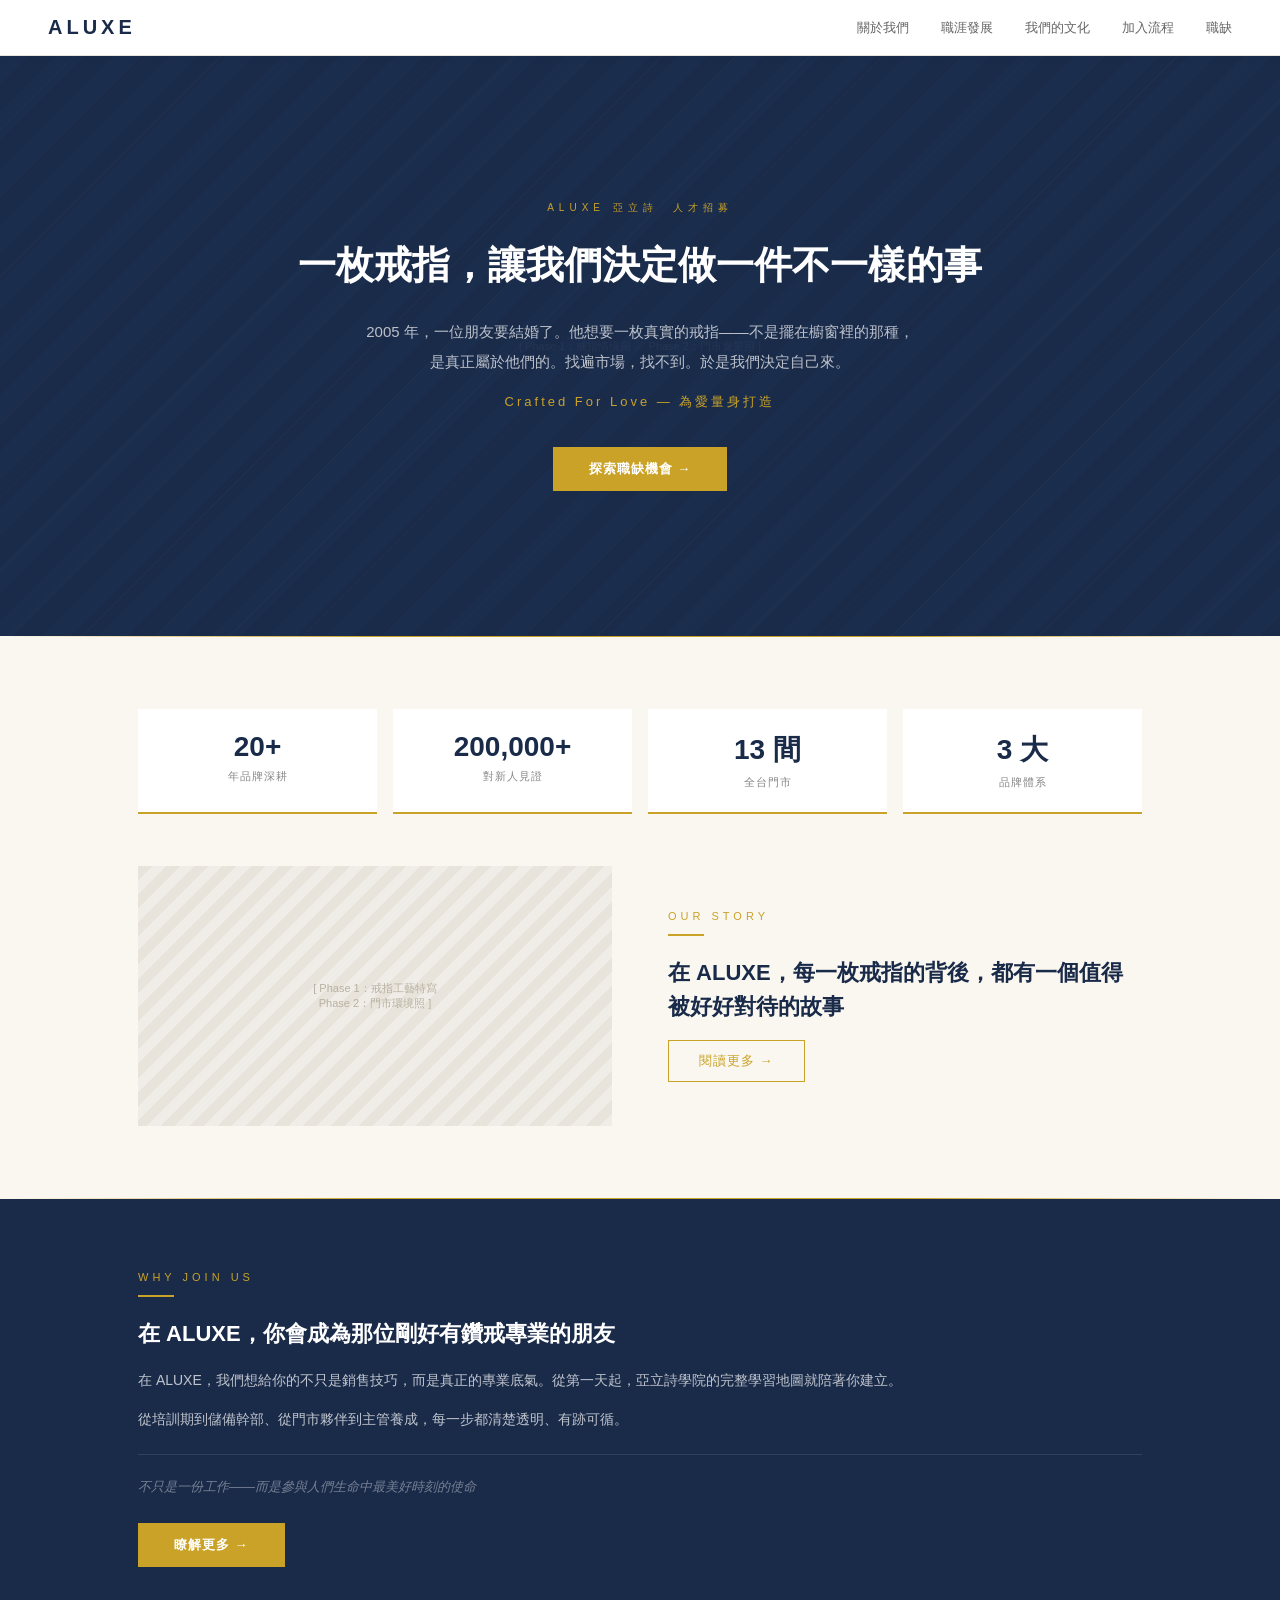
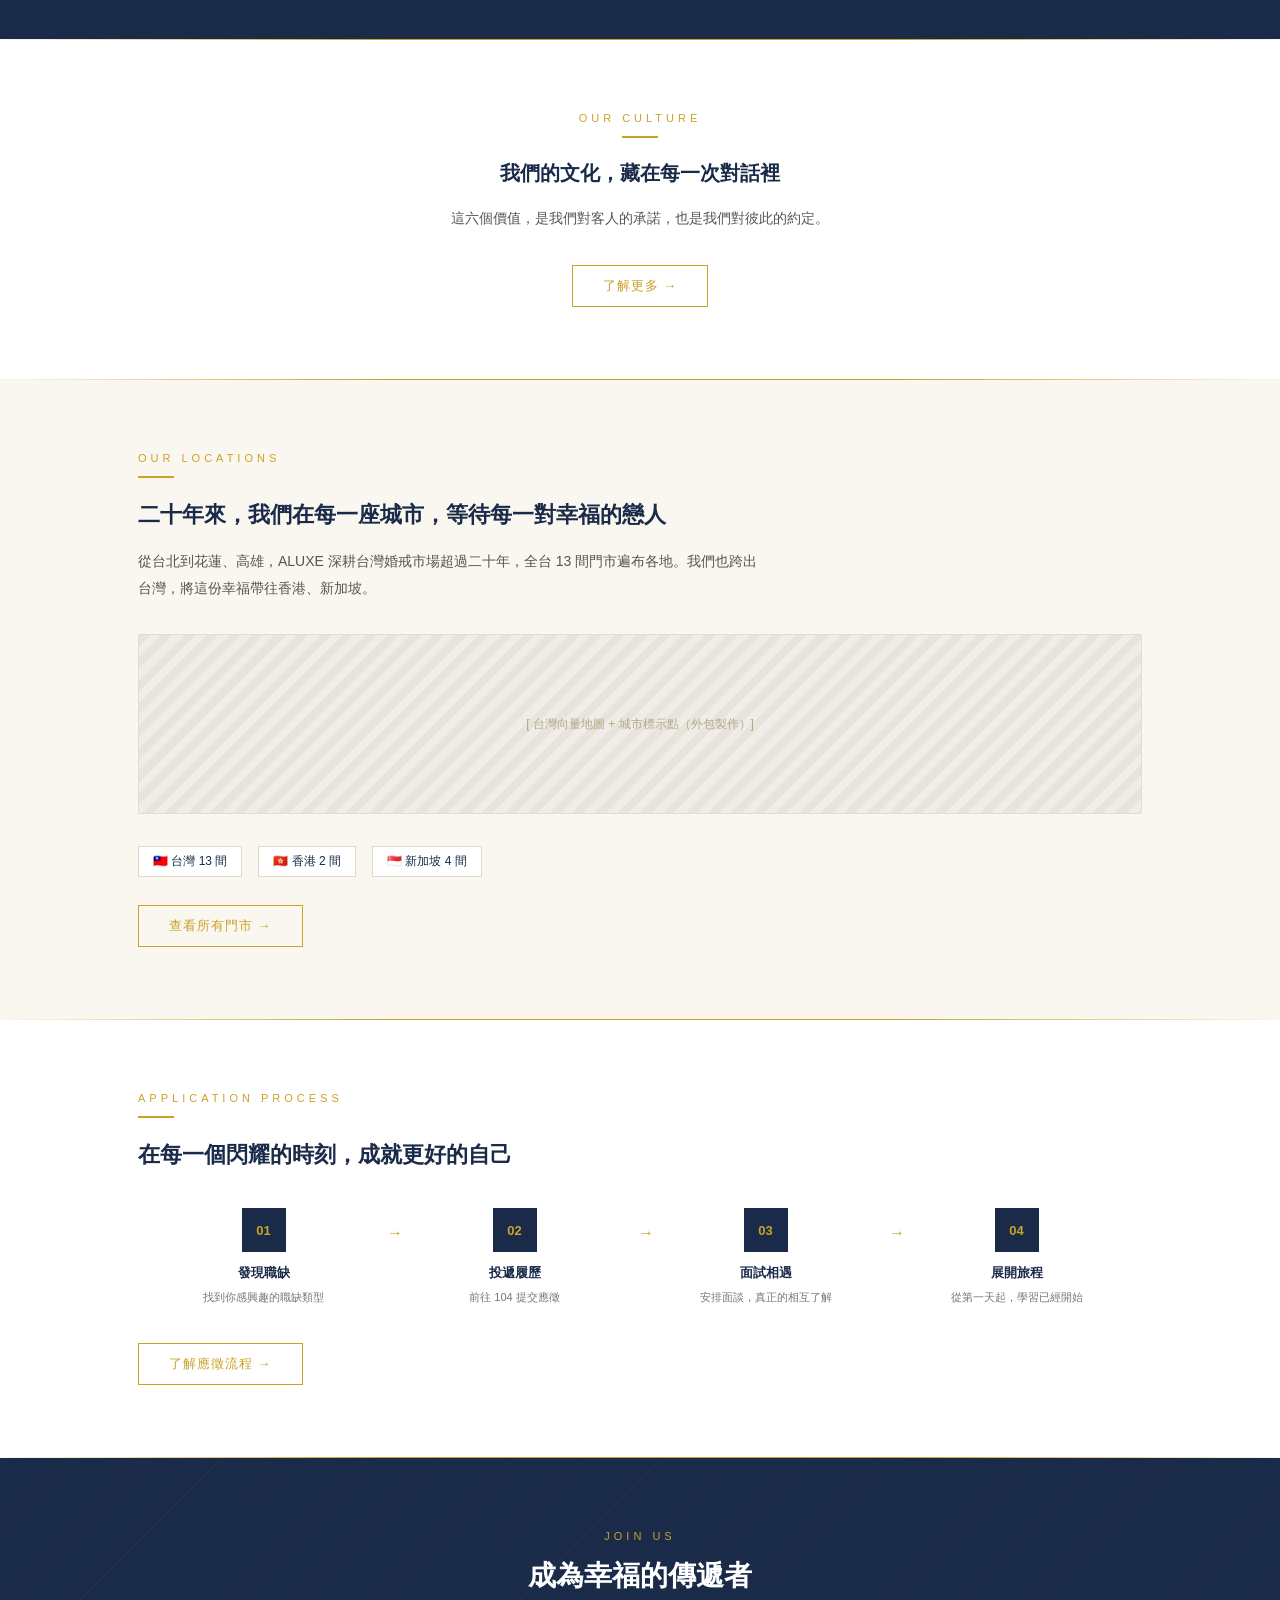
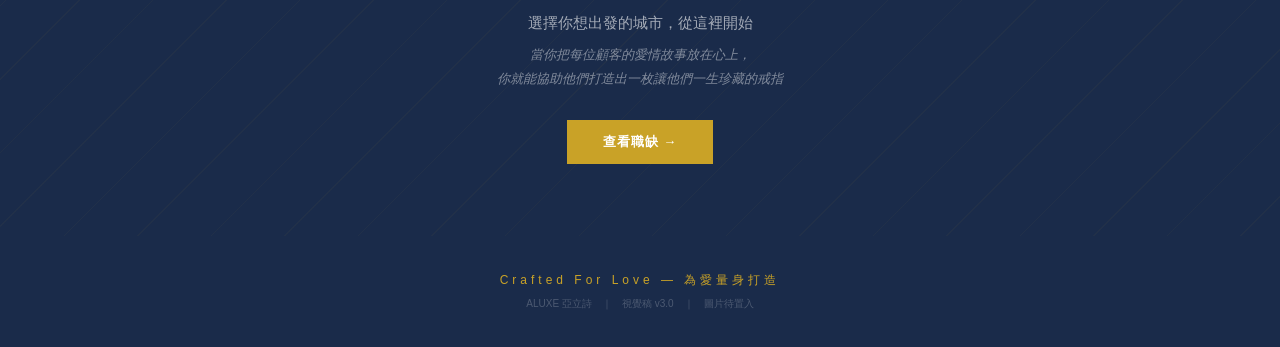
==== index.html @ 3852bc3b "Add files via upload" ====
<!DOCTYPE html>
<html lang="zh-TW">
<head>
<meta charset="UTF-8">
<meta name="viewport" content="width=device-width, initial-scale=1.0">
<title>ALUXE 亞立詩 — 人才招募</title>
<link rel="stylesheet" href="shared.css">
<style>
.hero { background: #1A2B4A; min-height: 580px; display: flex; flex-direction: column; align-items: center; justify-content: center; text-align: center; padding: 100px 48px; position: relative; overflow: hidden; }
.hero::before { content: ''; position: absolute; inset: 0; background: repeating-linear-gradient(135deg, rgba(201,162,39,0.04) 0, rgba(201,162,39,0.04) 1px, transparent 1px, transparent 52px); }
.hero-img { position: absolute; inset: 0; background: repeating-linear-gradient(135deg, #1e3254 0, #1e3254 20px, #1A2B4A 20px, #1A2B4A 40px); opacity: 0.3; display: flex; align-items: center; justify-content: center; font-size: 11px; color: rgba(255,255,255,0.15); }
.hero-content { position: relative; }
.hero-eyebrow { color: #C9A227; font-size: 10px; letter-spacing: 5px; margin-bottom: 24px; text-transform: uppercase; }
.hero-title { color: #fff; font-size: 38px; font-weight: bold; line-height: 1.4; margin-bottom: 24px; max-width: 720px; }
.hero-sub { color: rgba(255,255,255,0.7); font-size: 15px; line-height: 2; max-width: 560px; margin: 0 auto 16px; }
.hero-slogan { color: #C9A227; font-size: 13px; letter-spacing: 3px; margin-bottom: 36px; }
.hero-note { font-size: 10px; color: rgba(255,255,255,0.18); margin-top: 20px; }
.why-divider { border-top: 1px solid rgba(255,255,255,0.1); margin: 20px 0; }
.why-quote { color: rgba(255,255,255,0.4); font-size: 13px; font-style: italic; line-height: 1.9; margin-bottom: 24px; }
.map-area { background: repeating-linear-gradient(135deg, #E8E4DC 0, #E8E4DC 8px, #F0EDE8 8px, #F0EDE8 16px); height: 180px; display: flex; align-items: center; justify-content: center; color: #B0A888; font-size: 12px; border: 0.5px solid #DDD; margin-bottom: 32px; }
.loc-row { display: flex; gap: 16px; flex-wrap: wrap; }
.loc-tag { background: #fff; border: 0.5px solid #E0D9CC; padding: 6px 14px; font-size: 12px; color: #1A2B4A; }
.cta-bg { position: relative; }
.cta-bg::before { content: ''; position: absolute; inset: 0; background: repeating-linear-gradient(135deg, rgba(201,162,39,0.04) 0, rgba(201,162,39,0.04) 1px, transparent 1px, transparent 52px); }
.cta-inner { text-align: center; position: relative; }
.cta-title { color: #fff; font-size: 30px; font-weight: bold; margin-bottom: 12px; }
.cta-slogan { color: #C9A227; font-size: 12px; letter-spacing: 3px; margin-bottom: 32px; }
.vac-inner { text-align: center; position: relative; }
.vac-sub { color: rgba(255,255,255,0.6); font-size: 15px; margin: 12px 0 10px; }
.vac-quote { color: rgba(255,255,255,0.45); font-size: 13px; font-style: italic; line-height: 1.9; max-width: 560px; margin: 0 auto 28px; }
@media (max-width: 768px) { .hero { padding: 64px 24px; min-height: auto; } .hero-title { font-size: 26px; } .loc-row { flex-direction: column; } }
</style>
</head>
<body>

<nav class="nav">
  <a href="index.html" class="nav-logo">ALUXE</a>
  <div class="nav-links">
    <a class="nav-link" href="about.html">關於我們</a>
    <a class="nav-link" href="career.html">職涯發展</a>
    <a class="nav-link" href="culture.html">我們的文化</a>
    <a class="nav-link" href="process.html">加入流程</a>
    <a class="nav-link" href="jobs.html">職缺</a>
  </div>
</nav>

<!-- A-01 HERO -->
<section class="hero">
  <div class="hero-img">[ Phase 1：戒指情境圖 ／ Phase 2：門市實景照 ]</div>
  <div class="hero-content">
    <div class="hero-eyebrow">ALUXE 亞立詩　人才招募</div>
    <h1 class="hero-title">一枚戒指，讓我們決定做一件不一樣的事</h1>
    <p class="hero-sub">2005 年，一位朋友要結婚了。他想要一枚真實的戒指——不是擺在櫥窗裡的那種，是真正屬於他們的。找遍市場，找不到。於是我們決定自己來。</p>
    <p class="hero-slogan">Crafted For Love — 為愛量身打造</p>
    <a href="jobs.html" target="_blank" class="btn-gold">探索職缺機會 →</a>
  </div>
</section>

<div class="gold-divider"></div>

<!-- A-02 我們是誰 -->
<section class="sec-light">
  <div class="sec-inner">
    <div class="stats-row">
      <div class="stat-card"><div class="stat-num">20+</div><div class="stat-desc">年品牌深耕</div></div>
      <div class="stat-card"><div class="stat-num">200,000+</div><div class="stat-desc">對新人見證</div></div>
      <div class="stat-card"><div class="stat-num">13 間</div><div class="stat-desc">全台門市</div></div>
      <div class="stat-card"><div class="stat-num">3 大</div><div class="stat-desc">品牌體系</div></div>
    </div>
    <div class="two-col">
      <div class="img-ph" style="height:260px;">[ Phase 1：戒指工藝特寫<br>Phase 2：門市環境照 ]</div>
      <div>
        <div class="eyebrow">OUR STORY</div>
        <div class="gold-bar"></div>
        <h2 class="sec-title">在 ALUXE，每一枚戒指的背後，都有一個值得被好好對待的故事</h2>
        <a href="about.html" target="_blank" class="btn-outline">閱讀更多 →</a>
      </div>
    </div>
  </div>
</section>

<div class="gold-divider"></div>

<!-- A-03 為什麼加入我們 -->
<section class="sec-navy">
  <div class="sec-inner">
    <div class="eyebrow" style="color:#C9A227;">WHY JOIN US</div>
    <div class="gold-bar"></div>
    <h2 class="sec-title-white">在 ALUXE，你會成為那位剛好有鑽戒專業的朋友</h2>
    <p class="sec-body-white">在 ALUXE，我們想給你的不只是銷售技巧，而是真正的專業底氣。從第一天起，亞立詩學院的完整學習地圖就陪著你建立。</p>
    <p class="sec-body-white">從培訓期到儲備幹部、從門市夥伴到主管養成，每一步都清楚透明、有跡可循。</p>
    <div class="why-divider"></div>
    <p class="why-quote">不只是一份工作——而是參與人們生命中最美好時刻的使命</p>
    <a href="career.html" target="_blank" class="btn-gold">瞭解更多 →</a>
  </div>
</section>

<div class="gold-divider"></div>

<!-- A-04 我們的文化 -->
<section class="sec-white">
  <div class="sec-inner">
    <div style="text-align:center;">
      <div class="eyebrow">OUR CULTURE</div>
      <div class="gold-bar" style="margin:0 auto 20px;"></div>
      <h2 class="sec-title" style="font-size:20px;">我們的文化，藏在每一次對話裡</h2>
      <p class="sec-body" style="max-width:500px; margin:0 auto 32px;">這六個價值，是我們對客人的承諾，也是我們對彼此的約定。</p>
      <a href="culture.html" target="_blank" class="btn-outline">了解更多 →</a>
    </div>
  </div>
</section>

<div class="gold-divider"></div>

<!-- A-05 我們的據點 -->
<section class="sec-light">
  <div class="sec-inner">
    <div class="eyebrow">OUR LOCATIONS</div>
    <div class="gold-bar"></div>
    <h2 class="sec-title">二十年來，我們在每一座城市，等待每一對幸福的戀人</h2>
    <p class="sec-body" style="max-width:620px; margin-bottom:32px;">從台北到花蓮、高雄，ALUXE 深耕台灣婚戒市場超過二十年，全台 13 間門市遍布各地。我們也跨出台灣，將這份幸福帶往香港、新加坡。</p>
    <div class="map-area">[ 台灣向量地圖 + 城市標示點（外包製作）]</div>
    <div class="loc-row">
      <span class="loc-tag">🇹🇼 台灣 13 間</span>
      <span class="loc-tag">🇭🇰 香港 2 間</span>
      <span class="loc-tag">🇸🇬 新加坡 4 間</span>
    </div>
    <div style="margin-top:28px;">
      <a href="https://www.aluxe.com/shop-contact/" target="_blank" class="btn-outline">查看所有門市 →</a>
    </div>
  </div>
</section>

<div class="gold-divider"></div>

<!-- A-06 加入流程 -->
<section class="sec-white">
  <div class="sec-inner">
    <div class="eyebrow">APPLICATION PROCESS</div>
    <div class="gold-bar"></div>
    <h2 class="sec-title">在每一個閃耀的時刻，成就更好的自己</h2>
    <div class="steps">
      <div class="step"><div class="step-num">01</div><div class="step-title">發現職缺</div><div class="step-desc">找到你感興趣的職缺類型</div></div>
      <div class="step"><div class="step-num">02</div><div class="step-title">投遞履歷</div><div class="step-desc">前往 104 提交應徵</div></div>
      <div class="step"><div class="step-num">03</div><div class="step-title">面試相遇</div><div class="step-desc">安排面談，真正的相互了解</div></div>
      <div class="step"><div class="step-num">04</div><div class="step-title">展開旅程</div><div class="step-desc">從第一天起，學習已經開始</div></div>
    </div>
    <div style="margin-top:36px;">
      <a href="process.html" target="_blank" class="btn-outline">了解應徵流程 →</a>
    </div>
  </div>
</section>

<div class="gold-divider"></div>

<!-- A-08 職缺卡片區 -->
<section class="sec-navy cta-bg">
  <div class="sec-inner vac-inner">
    <div class="eyebrow" style="color:#C9A227;">JOIN US</div>
    <h2 class="sec-title-white" style="font-size:28px;">成為幸福的傳遞者</h2>
    <p class="vac-sub">選擇你想出發的城市，從這裡開始</p>
    <p class="vac-quote">當你把每位顧客的愛情故事放在心上，<br>你就能協助他們打造出一枚讓他們一生珍藏的戒指</p>
    <a href="https://www.104.com.tw/company/1a2x6bidx6?jobsource=google" target="_blank" class="btn-gold">查看職缺 →</a>
  </div>
</section>

<footer class="footer">
  <p class="footer-slogan">Crafted For Love — 為愛量身打造</p>
  <p class="footer-note">ALUXE 亞立詩　｜　視覺稿 v3.0　｜　圖片待置入</p>
</footer>

</body>
</html>
---- shared.css ----
* { box-sizing: border-box; margin: 0; padding: 0; }
body { font-family: "Arial", "Microsoft JhengHei", sans-serif; background: #FAF7F0; color: #2C2C2C; }

.nav { background: #fff; padding: 16px 48px; display: flex; align-items: center; justify-content: space-between; border-bottom: 1px solid #E8E4DC; position: sticky; top: 0; z-index: 100; box-shadow: 0 2px 8px rgba(0,0,0,0.04); }
.nav-logo { font-size: 20px; font-weight: bold; color: #1A2B4A; letter-spacing: 4px; text-decoration: none; }
.nav-links { display: flex; gap: 32px; font-size: 13px; color: #666; }
.nav-link { text-decoration: none; color: #666; }
.nav-link.active { color: #C9A227; font-weight: bold; }

.btn-gold { background: #C9A227; color: #fff; padding: 13px 36px; font-size: 13px; font-weight: bold; display: inline-block; letter-spacing: 1px; cursor: pointer; text-decoration: none; border: none; }
.btn-outline { border: 1.5px solid #C9A227; color: #C9A227; padding: 11px 30px; font-size: 13px; display: inline-block; letter-spacing: 1px; cursor: pointer; text-decoration: none; background: transparent; }

.sec-light { background: #FAF7F0; }
.sec-white { background: #fff; }
.sec-navy { background: #1A2B4A; }
.sec-inner { max-width: 1100px; margin: 0 auto; padding: 72px 48px; }

.eyebrow { font-size: 11px; color: #C9A227; letter-spacing: 4px; margin-bottom: 12px; text-transform: uppercase; }
.sec-title { font-size: 22px; font-weight: bold; color: #1A2B4A; line-height: 1.55; margin-bottom: 16px; }
.sec-title-white { font-size: 22px; font-weight: bold; color: #fff; line-height: 1.55; margin-bottom: 16px; }
.sec-body { font-size: 14px; color: #555; line-height: 1.95; margin-bottom: 12px; }
.sec-body-white { font-size: 14px; color: rgba(255,255,255,0.72); line-height: 1.95; margin-bottom: 12px; }
.gold-bar { width: 36px; height: 2px; background: #C9A227; margin-bottom: 20px; }
.gold-divider { height: 1px; background: linear-gradient(to right, transparent, #C9A227 30%, #C9A227 70%, transparent); }

.two-col { display: grid; grid-template-columns: 1fr 1fr; gap: 56px; align-items: center; }
.img-ph { background: repeating-linear-gradient(135deg, #E8E4DC 0, #E8E4DC 10px, #F0EDE8 10px, #F0EDE8 20px); border-radius: 1px; display: flex; align-items: center; justify-content: center; color: #B8B0A0; font-size: 11px; text-align: center; padding: 16px; }

.culture-grid { display: grid; grid-template-columns: repeat(3, 1fr); gap: 14px; margin-top: 32px; }
.culture-card { background: #FAF7F0; border: 0.5px solid #E0D9CC; padding: 24px 18px; text-align: center; }
.c-icon { font-size: 20px; color: #C9A227; margin-bottom: 10px; }
.c-zh { font-size: 15px; font-weight: bold; color: #1A2B4A; margin-bottom: 3px; }
.c-en { font-size: 10px; color: #C9A227; letter-spacing: 2px; margin-bottom: 10px; }
.c-desc { font-size: 12px; color: #666; line-height: 1.75; }

.steps { display: flex; gap: 0; margin-top: 36px; }
.step { flex: 1; display: flex; flex-direction: column; align-items: center; text-align: center; position: relative; }
.step:not(:last-child)::after { content: '→'; position: absolute; right: -14px; top: 16px; color: #C9A227; font-size: 16px; }
.step-num { width: 44px; height: 44px; background: #1A2B4A; color: #C9A227; font-size: 13px; font-weight: bold; display: flex; align-items: center; justify-content: center; margin-bottom: 12px; }
.step-title { font-size: 13px; font-weight: bold; color: #1A2B4A; margin-bottom: 6px; }
.step-desc { font-size: 11px; color: #777; line-height: 1.7; padding: 0 10px; }

.pillar-grid { display: grid; grid-template-columns: repeat(3, 1fr); gap: 14px; margin-top: 32px; }
.pillar-card { border: 0.5px solid rgba(201,162,39,0.4); padding: 32px 20px; text-align: center; }
.p-en { font-size: 10px; color: #C9A227; letter-spacing: 3px; margin-bottom: 8px; }
.p-zh { font-size: 20px; font-weight: bold; color: #fff; margin-bottom: 14px; }
.p-desc { font-size: 12px; color: rgba(255,255,255,0.65); line-height: 1.9; }

.tl-grid { display: grid; grid-template-columns: 1fr 1fr; gap: 0 56px; margin-top: 32px; }
.tl-item { display: flex; gap: 14px; padding-bottom: 20px; }
.tl-dot-w { display: flex; flex-direction: column; align-items: center; }
.tl-dot { width: 11px; height: 11px; background: #C9A227; border-radius: 50%; margin-top: 4px; min-height: 11px; }
.tl-line { width: 1px; background: #E0D9CC; flex: 1; margin-top: 3px; }
.tl-date { font-size: 11px; font-weight: bold; color: #C9A227; letter-spacing: 1px; margin-bottom: 3px; }
.tl-text { font-size: 13px; color: #555; line-height: 1.7; }

.edu-item { background: #fff; border-left: 3px solid #C9A227; padding: 20px 24px; margin-bottom: 12px; }
.edu-title { font-size: 14px; font-weight: bold; color: #1A2B4A; margin-bottom: 7px; }
.edu-desc { font-size: 13px; color: #555; line-height: 1.9; }

.career-grid { display: grid; grid-template-columns: repeat(3, 1fr); gap: 18px; margin-top: 32px; }
.career-card { border: 0.5px solid #E0D9CC; padding: 28px 20px; background: #fff; }
.career-icon { font-size: 28px; color: #C9A227; margin-bottom: 12px; }
.career-title { font-size: 14px; font-weight: bold; color: #1A2B4A; margin-bottom: 10px; }
.career-desc { font-size: 13px; color: #555; line-height: 1.9; }
.ladder { margin-top: 18px; padding-top: 14px; border-top: 1px solid #F0EDE8; }
.ladder-label { font-size: 10px; color: #C9A227; letter-spacing: 2px; margin-bottom: 10px; }
.l-item { display: flex; align-items: center; gap: 8px; }
.l-dot { width: 7px; height: 7px; background: #C9A227; border-radius: 50%; min-width: 7px; }
.l-dot.base { background: #1A2B4A; }
.l-line { width: 1px; height: 16px; background: #C9A227; margin-left: 3px; }
.l-text { font-size: 11px; color: #555; font-weight: bold; }

.benefits-grid { display: grid; grid-template-columns: repeat(3, 1fr); gap: 14px; margin-top: 32px; }
.benefit-card { background: #fff; padding: 24px 20px; border: 0.5px solid #E0D9CC; }
.b-icon { font-size: 20px; color: #C9A227; margin-bottom: 12px; }
.b-title { font-size: 13px; font-weight: bold; color: #1A2B4A; margin-bottom: 8px; padding-bottom: 8px; border-bottom: 1px solid #F0EDE8; }
.b-desc { font-size: 12px; color: #666; line-height: 1.9; }

.tips-box { margin-top: 40px; padding-top: 32px; border-top: 1px solid #E0D9CC; }
.tips-title { font-size: 18px; font-weight: bold; color: #1A2B4A; margin-bottom: 12px; }
.tips-lead { font-size: 13px; color: #555; line-height: 1.95; margin-bottom: 20px; }
.tips-grid { display: grid; grid-template-columns: repeat(3, 1fr); gap: 12px; }
.tip-card { background: #fff; border-left: 3px solid #C9A227; padding: 14px 16px; font-size: 12px; color: #555; line-height: 1.85; }

.region-title { font-size: 15px; font-weight: bold; color: #1A2B4A; padding: 12px 0; border-bottom: 2px solid #C9A227; margin: 24px 0 16px; }
.store-grid { display: grid; grid-template-columns: repeat(4, 1fr); gap: 12px; }
.store-card { background: #fff; border: 0.5px solid #E0D9CC; padding: 16px; }
.store-name { font-size: 13px; font-weight: bold; color: #1A2B4A; margin-bottom: 8px; }
.store-btn { border: 1px solid #C9A227; color: #C9A227; padding: 6px 12px; font-size: 11px; display: inline-block; letter-spacing: 1px; text-decoration: none; }

.footer { background: #1A2B4A; padding: 36px 48px; text-align: center; }
.footer-slogan { color: #C9A227; font-size: 12px; letter-spacing: 4px; margin-bottom: 8px; }
.footer-note { color: rgba(255,255,255,0.22); font-size: 10px; }

.stats-row { display: grid; grid-template-columns: repeat(4, 1fr); gap: 16px; margin-bottom: 52px; }
.stat-card { text-align: center; padding: 22px 12px; border-bottom: 2px solid #C9A227; background: #fff; }
.stat-num { font-size: 28px; font-weight: bold; color: #1A2B4A; margin-bottom: 6px; }
.stat-desc { font-size: 11px; color: #888; letter-spacing: 1px; }

.vision-strip { background: #fff; border-top: 2px solid #C9A227; border-bottom: 2px solid #C9A227; padding: 44px 48px; text-align: center; }
.vision-text { font-size: 18px; color: #1A2B4A; line-height: 1.9; max-width: 620px; margin: 0 auto; font-style: italic; }

.pillar-grid-light { display: grid; grid-template-columns: repeat(3, 1fr); gap: 14px; margin-top: 32px; margin-bottom: 52px; }
.pillar-light { border: 0.5px solid rgba(26,43,74,0.18); background: #FAF7F0; padding: 32px 20px; text-align: center; }
.pl-en { font-size: 10px; color: #C9A227; letter-spacing: 3px; margin-bottom: 8px; }
.pl-zh { font-size: 20px; font-weight: bold; color: #1A2B4A; margin-bottom: 14px; }
.pl-desc { font-size: 12px; color: #666; line-height: 1.9; }

@media (max-width: 768px) {
  .stats-row, .two-col, .culture-grid, .career-grid, .benefits-grid, .pillar-grid, .pillar-grid-light, .tl-grid { grid-template-columns: 1fr; }
  .steps { flex-direction: column; gap: 20px; }
  .step:not(:last-child)::after { display: none; }
  .store-grid { grid-template-columns: repeat(2, 1fr); }
  .sec-inner { padding: 48px 24px; }
  .nav { padding: 14px 24px; }
  .nav-links { display: none; }
  .tips-grid { grid-template-columns: 1fr; }
}
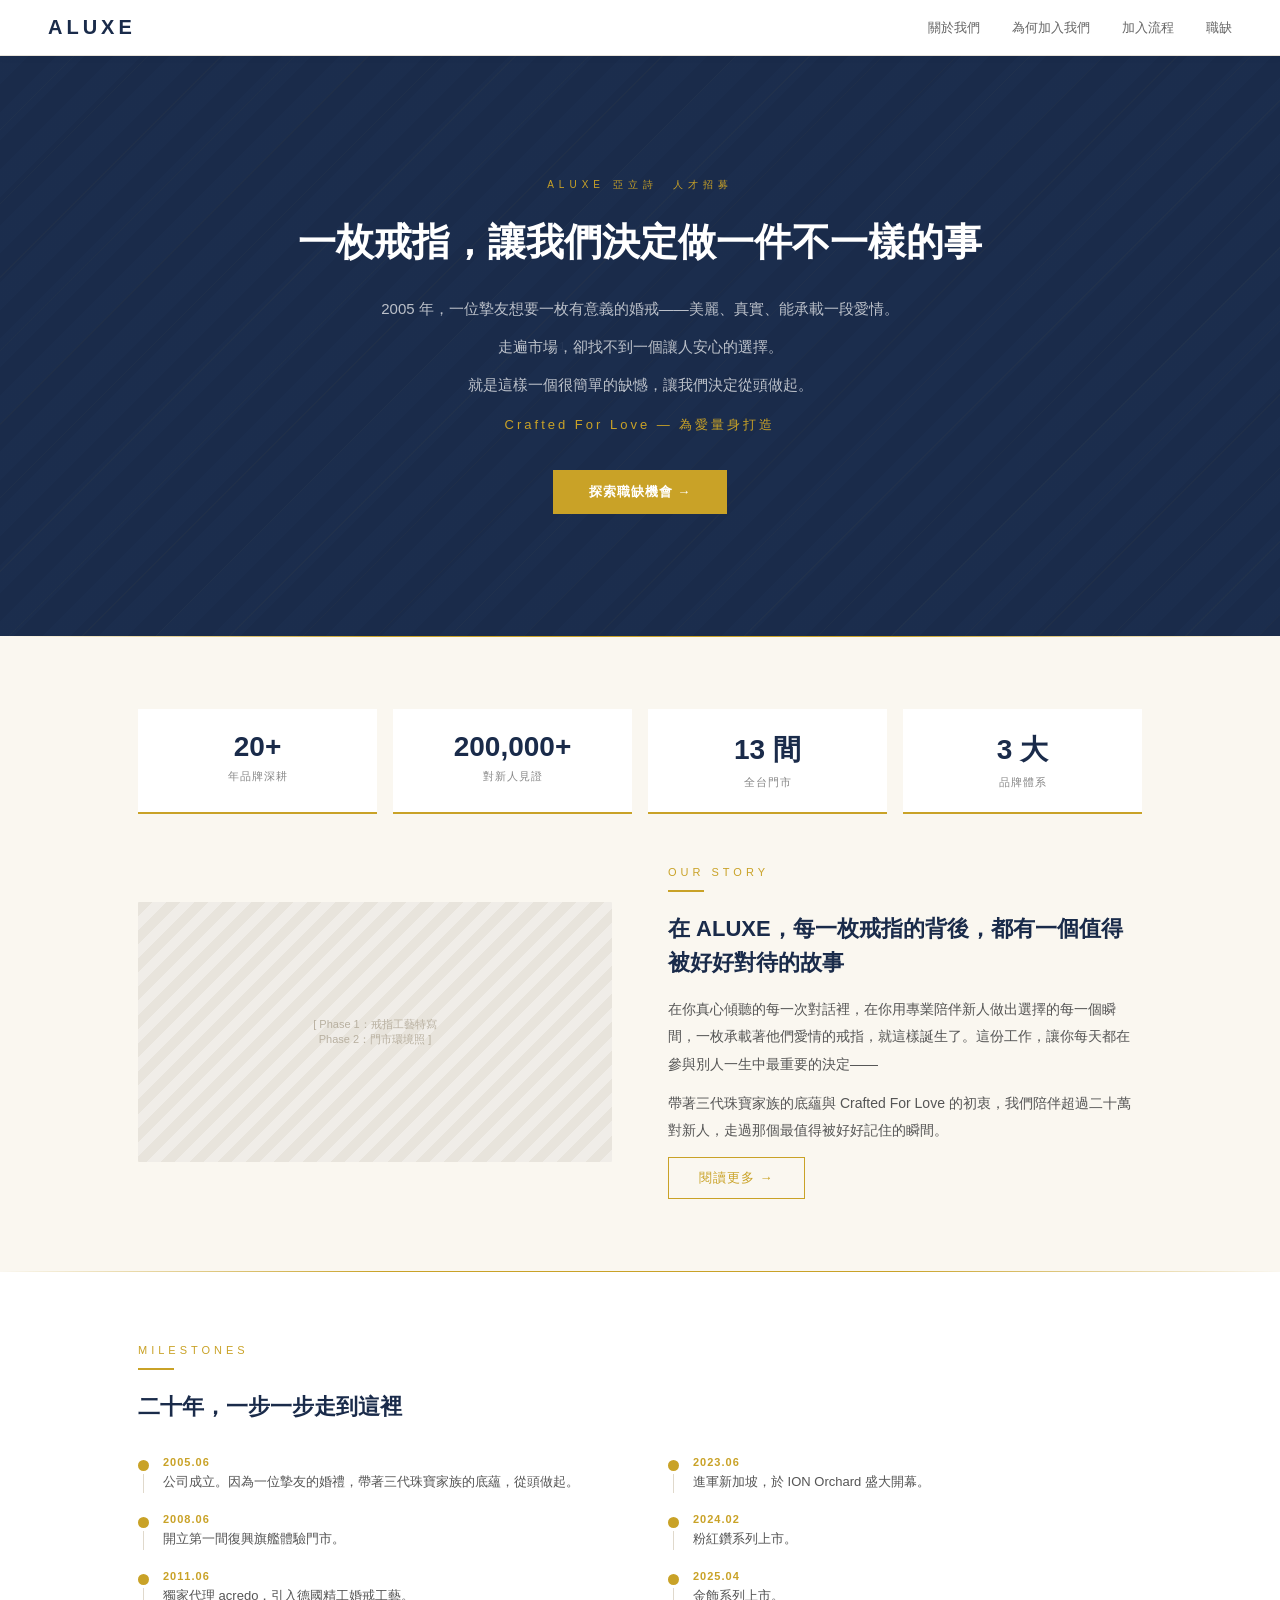
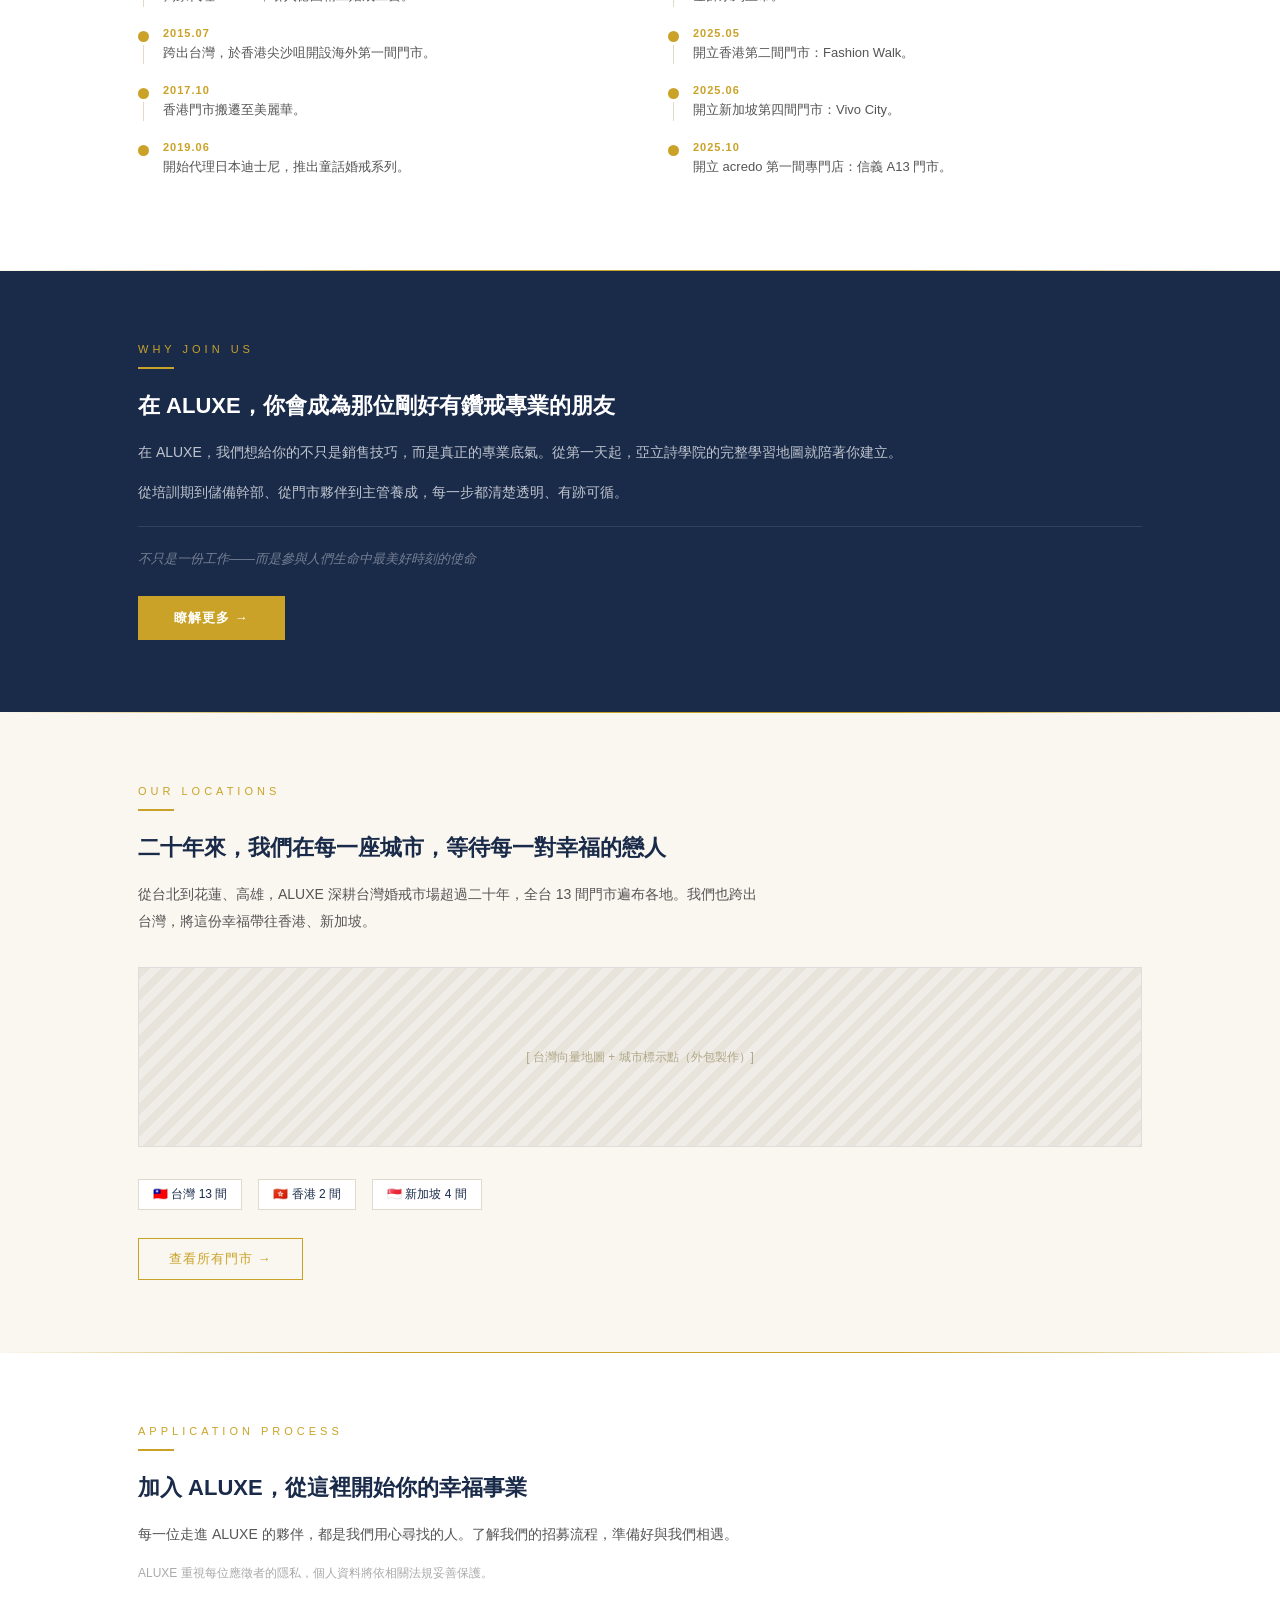
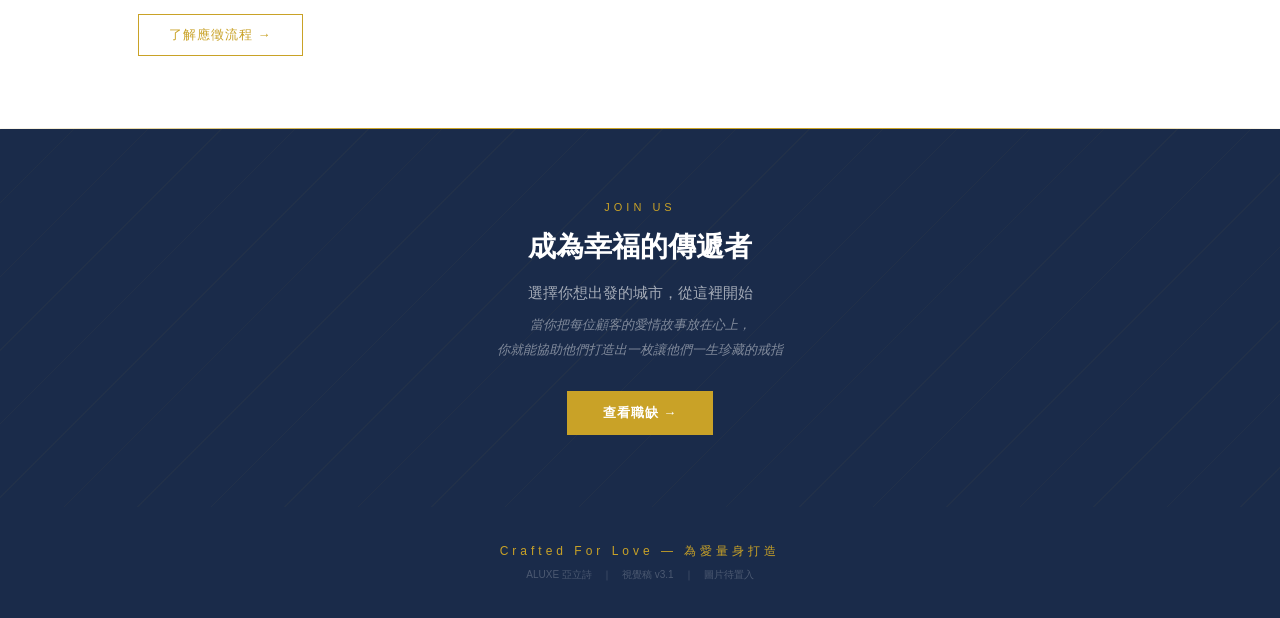
==== commit 4bda64d4: "Add files via upload" ====
--- a/index.html
+++ b/index.html
@@ -12,9 +12,8 @@
 .hero-content { position: relative; }
 .hero-eyebrow { color: #C9A227; font-size: 10px; letter-spacing: 5px; margin-bottom: 24px; text-transform: uppercase; }
 .hero-title { color: #fff; font-size: 38px; font-weight: bold; line-height: 1.4; margin-bottom: 24px; max-width: 720px; }
-.hero-sub { color: rgba(255,255,255,0.7); font-size: 15px; line-height: 2; max-width: 560px; margin: 0 auto 16px; }
-.hero-slogan { color: #C9A227; font-size: 13px; letter-spacing: 3px; margin-bottom: 36px; }
-.hero-note { font-size: 10px; color: rgba(255,255,255,0.18); margin-top: 20px; }
+.hero-sub { color: rgba(255,255,255,0.7); font-size: 15px; line-height: 2; max-width: 580px; margin: 0 auto 8px; }
+.hero-slogan { color: #C9A227; font-size: 13px; letter-spacing: 3px; margin-bottom: 36px; margin-top: 16px; }
 .why-divider { border-top: 1px solid rgba(255,255,255,0.1); margin: 20px 0; }
 .why-quote { color: rgba(255,255,255,0.4); font-size: 13px; font-style: italic; line-height: 1.9; margin-bottom: 24px; }
 .map-area { background: repeating-linear-gradient(135deg, #E8E4DC 0, #E8E4DC 8px, #F0EDE8 8px, #F0EDE8 16px); height: 180px; display: flex; align-items: center; justify-content: center; color: #B0A888; font-size: 12px; border: 0.5px solid #DDD; margin-bottom: 32px; }
@@ -22,12 +21,11 @@
 .loc-tag { background: #fff; border: 0.5px solid #E0D9CC; padding: 6px 14px; font-size: 12px; color: #1A2B4A; }
 .cta-bg { position: relative; }
 .cta-bg::before { content: ''; position: absolute; inset: 0; background: repeating-linear-gradient(135deg, rgba(201,162,39,0.04) 0, rgba(201,162,39,0.04) 1px, transparent 1px, transparent 52px); }
-.cta-inner { text-align: center; position: relative; }
-.cta-title { color: #fff; font-size: 30px; font-weight: bold; margin-bottom: 12px; }
-.cta-slogan { color: #C9A227; font-size: 12px; letter-spacing: 3px; margin-bottom: 32px; }
 .vac-inner { text-align: center; position: relative; }
 .vac-sub { color: rgba(255,255,255,0.6); font-size: 15px; margin: 12px 0 10px; }
 .vac-quote { color: rgba(255,255,255,0.45); font-size: 13px; font-style: italic; line-height: 1.9; max-width: 560px; margin: 0 auto 28px; }
+.process-text { font-size: 14px; color: #555; line-height: 1.95; margin-bottom: 10px; }
+.process-note { font-size: 12px; color: #AAA; margin-top: 16px; }
 @media (max-width: 768px) { .hero { padding: 64px 24px; min-height: auto; } .hero-title { font-size: 26px; } .loc-row { flex-direction: column; } }
 </style>
 </head>
@@ -37,8 +35,7 @@
   <a href="index.html" class="nav-logo">ALUXE</a>
   <div class="nav-links">
     <a class="nav-link" href="about.html">關於我們</a>
-    <a class="nav-link" href="career.html">職涯發展</a>
-    <a class="nav-link" href="culture.html">我們的文化</a>
+    <a class="nav-link" href="career.html">為何加入我們</a>
     <a class="nav-link" href="process.html">加入流程</a>
     <a class="nav-link" href="jobs.html">職缺</a>
   </div>
@@ -50,7 +47,9 @@
   <div class="hero-content">
     <div class="hero-eyebrow">ALUXE 亞立詩　人才招募</div>
     <h1 class="hero-title">一枚戒指，讓我們決定做一件不一樣的事</h1>
-    <p class="hero-sub">2005 年，一位朋友要結婚了。他想要一枚真實的戒指——不是擺在櫥窗裡的那種，是真正屬於他們的。找遍市場，找不到。於是我們決定自己來。</p>
+    <p class="hero-sub">2005 年，一位摯友想要一枚有意義的婚戒——美麗、真實、能承載一段愛情。</p>
+    <p class="hero-sub">走遍市場，卻找不到一個讓人安心的選擇。</p>
+    <p class="hero-sub">就是這樣一個很簡單的缺憾，讓我們決定從頭做起。</p>
     <p class="hero-slogan">Crafted For Love — 為愛量身打造</p>
     <a href="jobs.html" target="_blank" class="btn-gold">探索職缺機會 →</a>
   </div>
@@ -73,7 +72,9 @@
         <div class="eyebrow">OUR STORY</div>
         <div class="gold-bar"></div>
         <h2 class="sec-title">在 ALUXE，每一枚戒指的背後，都有一個值得被好好對待的故事</h2>
-        <a href="about.html" target="_blank" class="btn-outline">閱讀更多 →</a>
+        <p class="sec-body">在你真心傾聽的每一次對話裡，在你用專業陪伴新人做出選擇的每一個瞬間，一枚承載著他們愛情的戒指，就這樣誕生了。這份工作，讓你每天都在參與別人一生中最重要的決定——</p>
+        <p class="sec-body">帶著三代珠寶家族的底蘊與 Crafted For Love 的初衷，我們陪伴超過二十萬對新人，走過那個最值得被好好記住的瞬間。</p>
+        <a href="https://www.aluxe.com/about/" target="_blank" class="btn-outline">閱讀更多 →</a>
       </div>
     </div>
   </div>
@@ -81,7 +82,36 @@
 
 <div class="gold-divider"></div>
 
-<!-- A-03 為什麼加入我們 -->
+<!-- MILESTONES -->
+<section class="sec-white">
+  <div class="sec-inner">
+    <div class="eyebrow">MILESTONES</div>
+    <div class="gold-bar"></div>
+    <h2 class="sec-title">二十年，一步一步走到這裡</h2>
+    <div class="tl-grid">
+      <div>
+        <div class="tl-item"><div class="tl-dot-w"><div class="tl-dot"></div><div class="tl-line"></div></div><div><div class="tl-date">2005.06</div><div class="tl-text">公司成立。因為一位摯友的婚禮，帶著三代珠寶家族的底蘊，從頭做起。</div></div></div>
+        <div class="tl-item"><div class="tl-dot-w"><div class="tl-dot"></div><div class="tl-line"></div></div><div><div class="tl-date">2008.06</div><div class="tl-text">開立第一間復興旗艦體驗門市。</div></div></div>
+        <div class="tl-item"><div class="tl-dot-w"><div class="tl-dot"></div><div class="tl-line"></div></div><div><div class="tl-date">2011.06</div><div class="tl-text">獨家代理 acredo，引入德國精工婚戒工藝。</div></div></div>
+        <div class="tl-item"><div class="tl-dot-w"><div class="tl-dot"></div><div class="tl-line"></div></div><div><div class="tl-date">2015.07</div><div class="tl-text">跨出台灣，於香港尖沙咀開設海外第一間門市。</div></div></div>
+        <div class="tl-item"><div class="tl-dot-w"><div class="tl-dot"></div><div class="tl-line"></div></div><div><div class="tl-date">2017.10</div><div class="tl-text">香港門市搬遷至美麗華。</div></div></div>
+        <div class="tl-item"><div class="tl-dot-w"><div class="tl-dot"></div></div><div><div class="tl-date">2019.06</div><div class="tl-text">開始代理日本迪士尼，推出童話婚戒系列。</div></div></div>
+      </div>
+      <div>
+        <div class="tl-item"><div class="tl-dot-w"><div class="tl-dot"></div><div class="tl-line"></div></div><div><div class="tl-date">2023.06</div><div class="tl-text">進軍新加坡，於 ION Orchard 盛大開幕。</div></div></div>
+        <div class="tl-item"><div class="tl-dot-w"><div class="tl-dot"></div><div class="tl-line"></div></div><div><div class="tl-date">2024.02</div><div class="tl-text">粉紅鑽系列上市。</div></div></div>
+        <div class="tl-item"><div class="tl-dot-w"><div class="tl-dot"></div><div class="tl-line"></div></div><div><div class="tl-date">2025.04</div><div class="tl-text">金飾系列上市。</div></div></div>
+        <div class="tl-item"><div class="tl-dot-w"><div class="tl-dot"></div><div class="tl-line"></div></div><div><div class="tl-date">2025.05</div><div class="tl-text">開立香港第二間門市：Fashion Walk。</div></div></div>
+        <div class="tl-item"><div class="tl-dot-w"><div class="tl-dot"></div><div class="tl-line"></div></div><div><div class="tl-date">2025.06</div><div class="tl-text">開立新加坡第四間門市：Vivo City。</div></div></div>
+        <div class="tl-item"><div class="tl-dot-w"><div class="tl-dot"></div></div><div><div class="tl-date">2025.10</div><div class="tl-text">開立 acredo 第一間專門店：信義 A13 門市。</div></div></div>
+      </div>
+    </div>
+  </div>
+</section>
+
+<div class="gold-divider"></div>
+
+<!-- A-03 WHY JOIN US -->
 <section class="sec-navy">
   <div class="sec-inner">
     <div class="eyebrow" style="color:#C9A227;">WHY JOIN US</div>
@@ -92,21 +122,6 @@
     <div class="why-divider"></div>
     <p class="why-quote">不只是一份工作——而是參與人們生命中最美好時刻的使命</p>
     <a href="career.html" target="_blank" class="btn-gold">瞭解更多 →</a>
-  </div>
-</section>
-
-<div class="gold-divider"></div>
-
-<!-- A-04 我們的文化 -->
-<section class="sec-white">
-  <div class="sec-inner">
-    <div style="text-align:center;">
-      <div class="eyebrow">OUR CULTURE</div>
-      <div class="gold-bar" style="margin:0 auto 20px;"></div>
-      <h2 class="sec-title" style="font-size:20px;">我們的文化，藏在每一次對話裡</h2>
-      <p class="sec-body" style="max-width:500px; margin:0 auto 32px;">這六個價值，是我們對客人的承諾，也是我們對彼此的約定。</p>
-      <a href="culture.html" target="_blank" class="btn-outline">了解更多 →</a>
-    </div>
   </div>
 </section>
 
@@ -138,14 +153,10 @@
   <div class="sec-inner">
     <div class="eyebrow">APPLICATION PROCESS</div>
     <div class="gold-bar"></div>
-    <h2 class="sec-title">在每一個閃耀的時刻，成就更好的自己</h2>
-    <div class="steps">
-      <div class="step"><div class="step-num">01</div><div class="step-title">發現職缺</div><div class="step-desc">找到你感興趣的職缺類型</div></div>
-      <div class="step"><div class="step-num">02</div><div class="step-title">投遞履歷</div><div class="step-desc">前往 104 提交應徵</div></div>
-      <div class="step"><div class="step-num">03</div><div class="step-title">面試相遇</div><div class="step-desc">安排面談，真正的相互了解</div></div>
-      <div class="step"><div class="step-num">04</div><div class="step-title">展開旅程</div><div class="step-desc">從第一天起，學習已經開始</div></div>
-    </div>
-    <div style="margin-top:36px;">
+    <h2 class="sec-title">加入 ALUXE，從這裡開始你的幸福事業</h2>
+    <p class="process-text">每一位走進 ALUXE 的夥伴，都是我們用心尋找的人。了解我們的招募流程，準備好與我們相遇。</p>
+    <p class="process-note">ALUXE 重視每位應徵者的隱私，個人資料將依相關法規妥善保護。</p>
+    <div style="margin-top:32px;">
       <a href="process.html" target="_blank" class="btn-outline">了解應徵流程 →</a>
     </div>
   </div>
@@ -166,7 +177,7 @@
 
 <footer class="footer">
   <p class="footer-slogan">Crafted For Love — 為愛量身打造</p>
-  <p class="footer-note">ALUXE 亞立詩　｜　視覺稿 v3.0　｜　圖片待置入</p>
+  <p class="footer-note">ALUXE 亞立詩　｜　視覺稿 v3.1　｜　圖片待置入</p>
 </footer>
 
 </body>
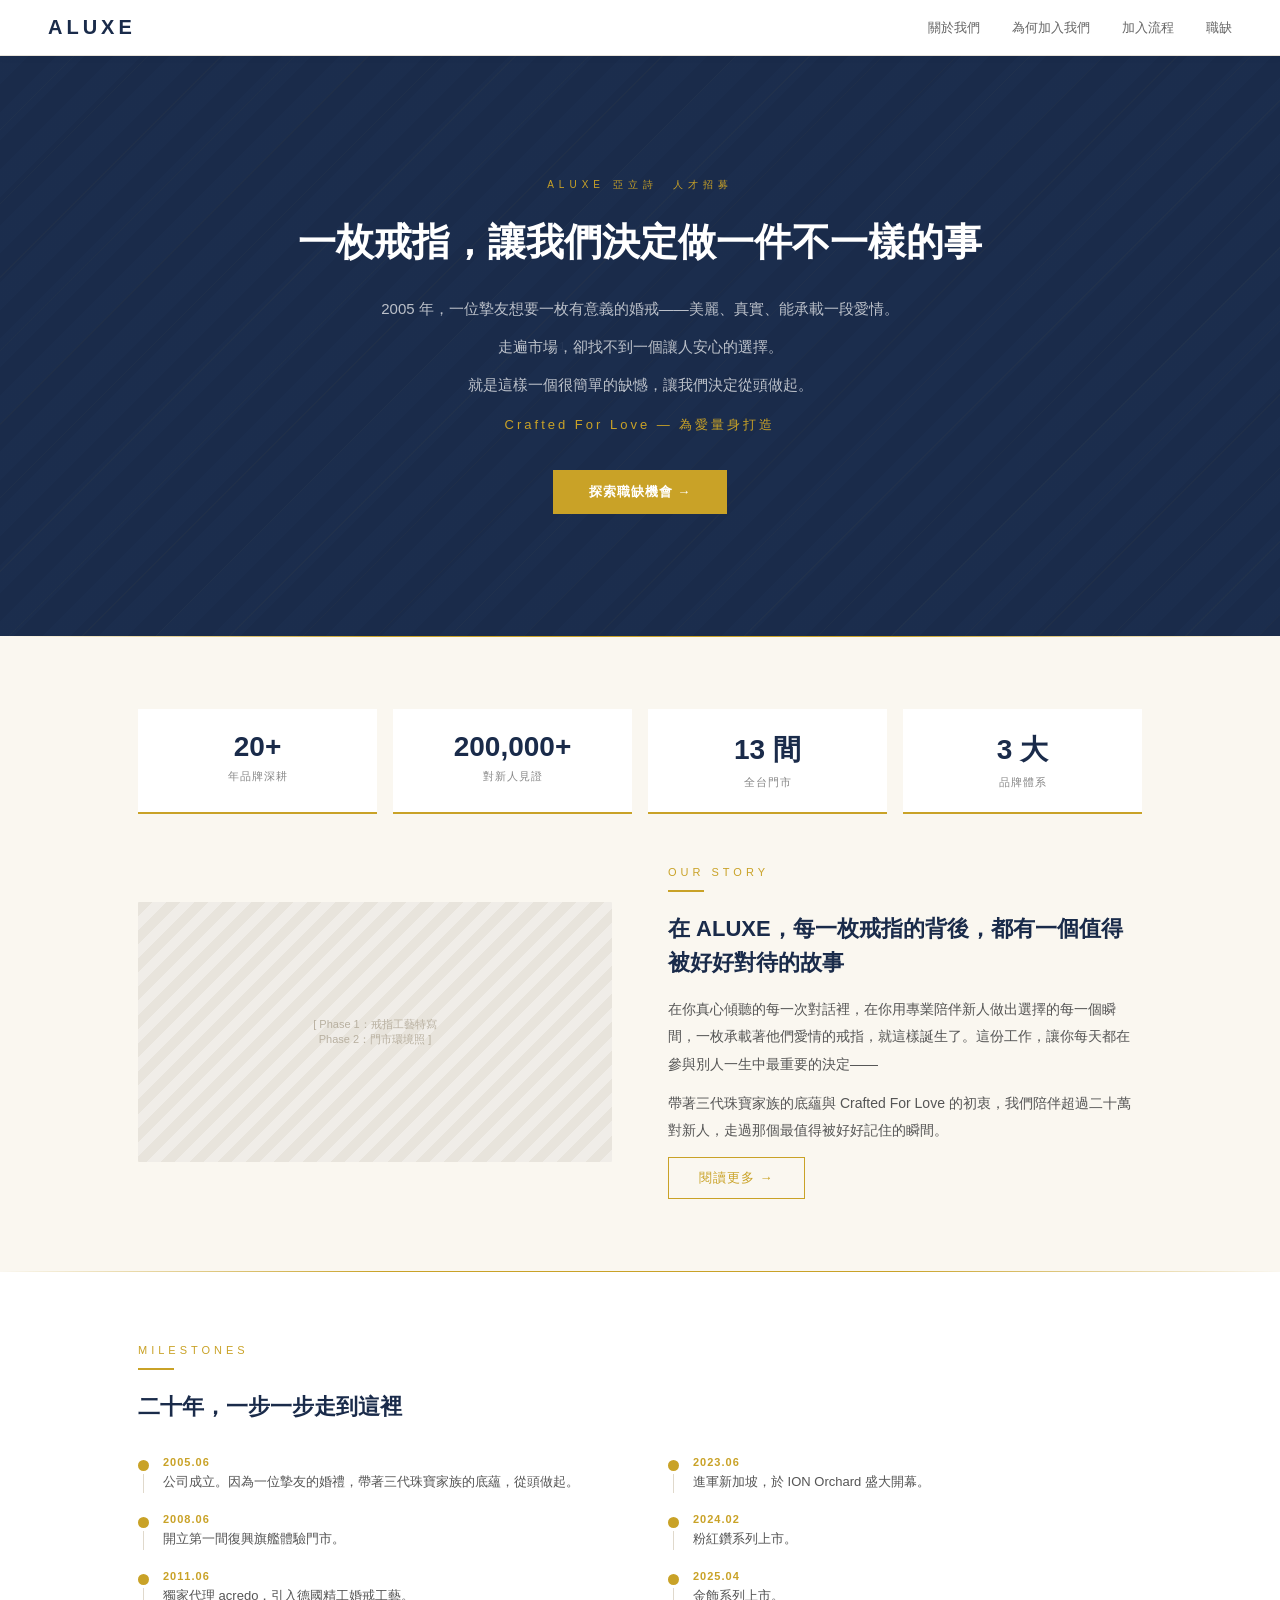
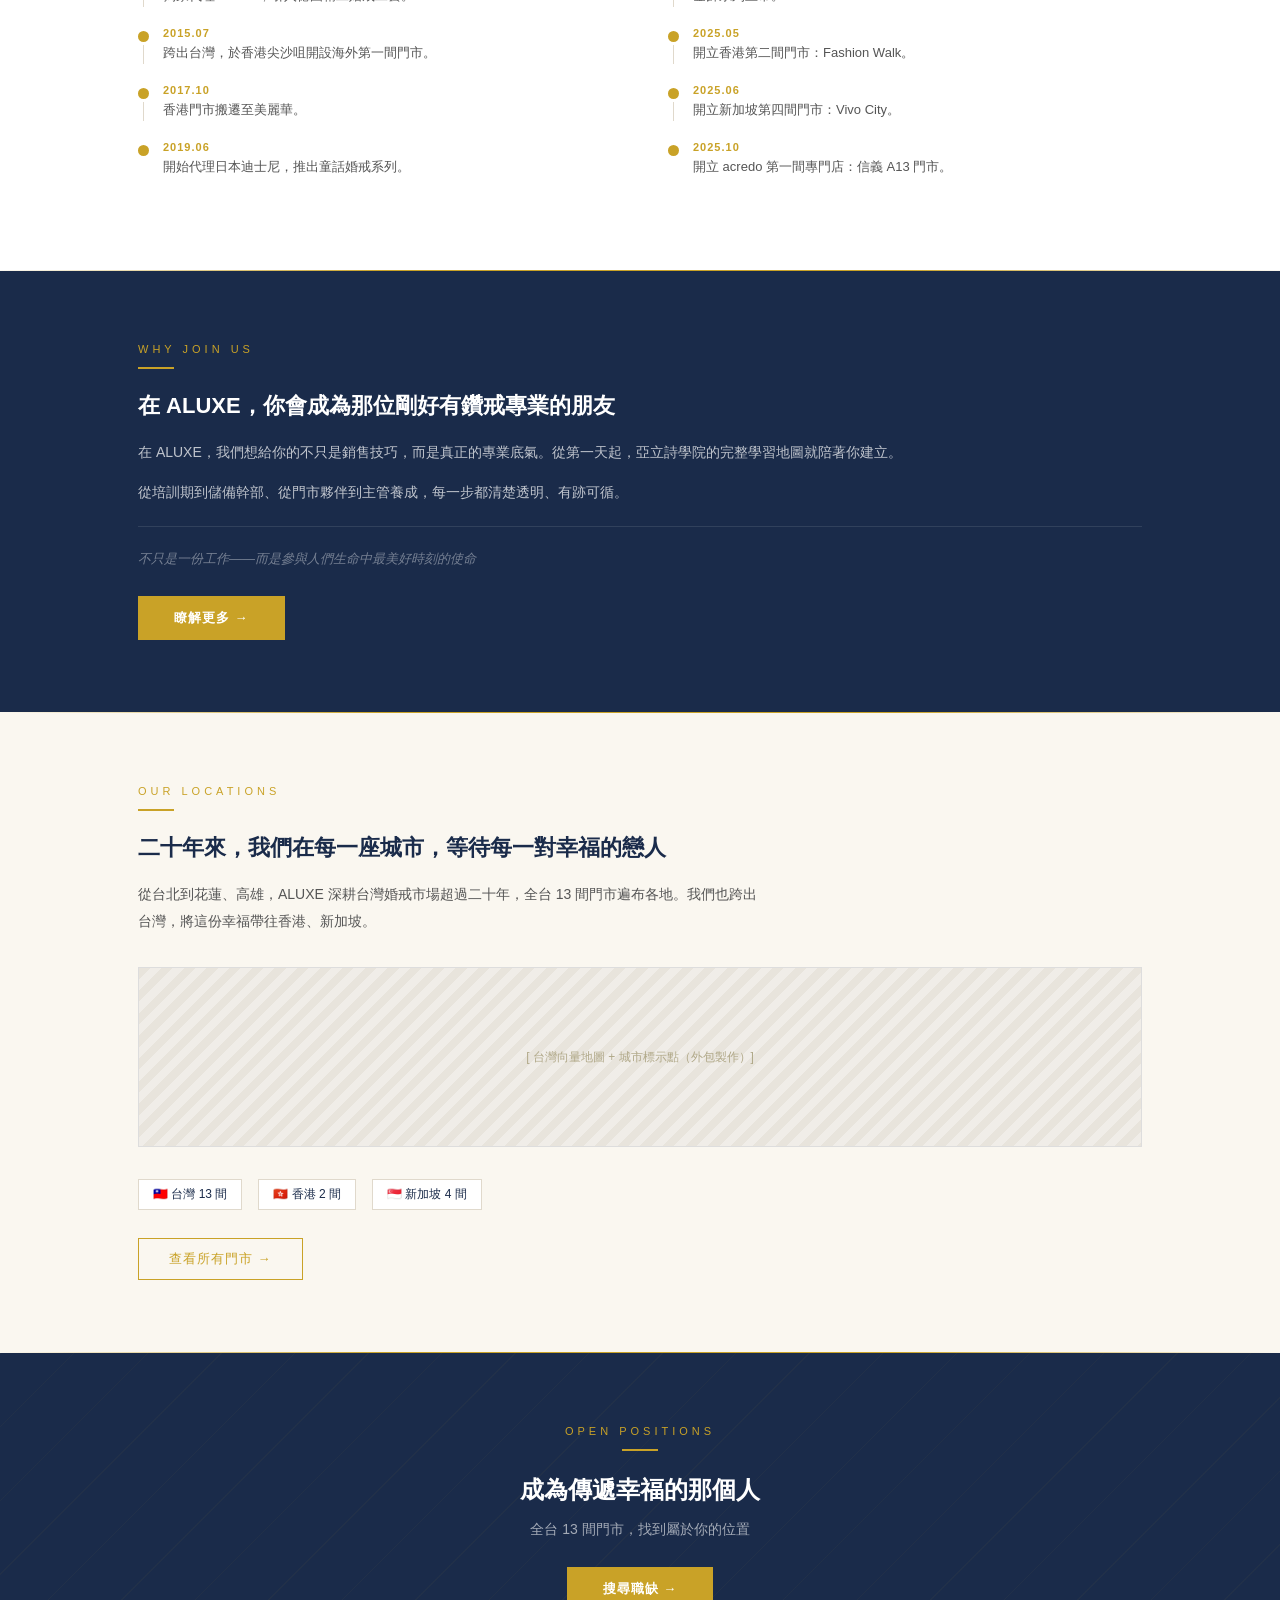
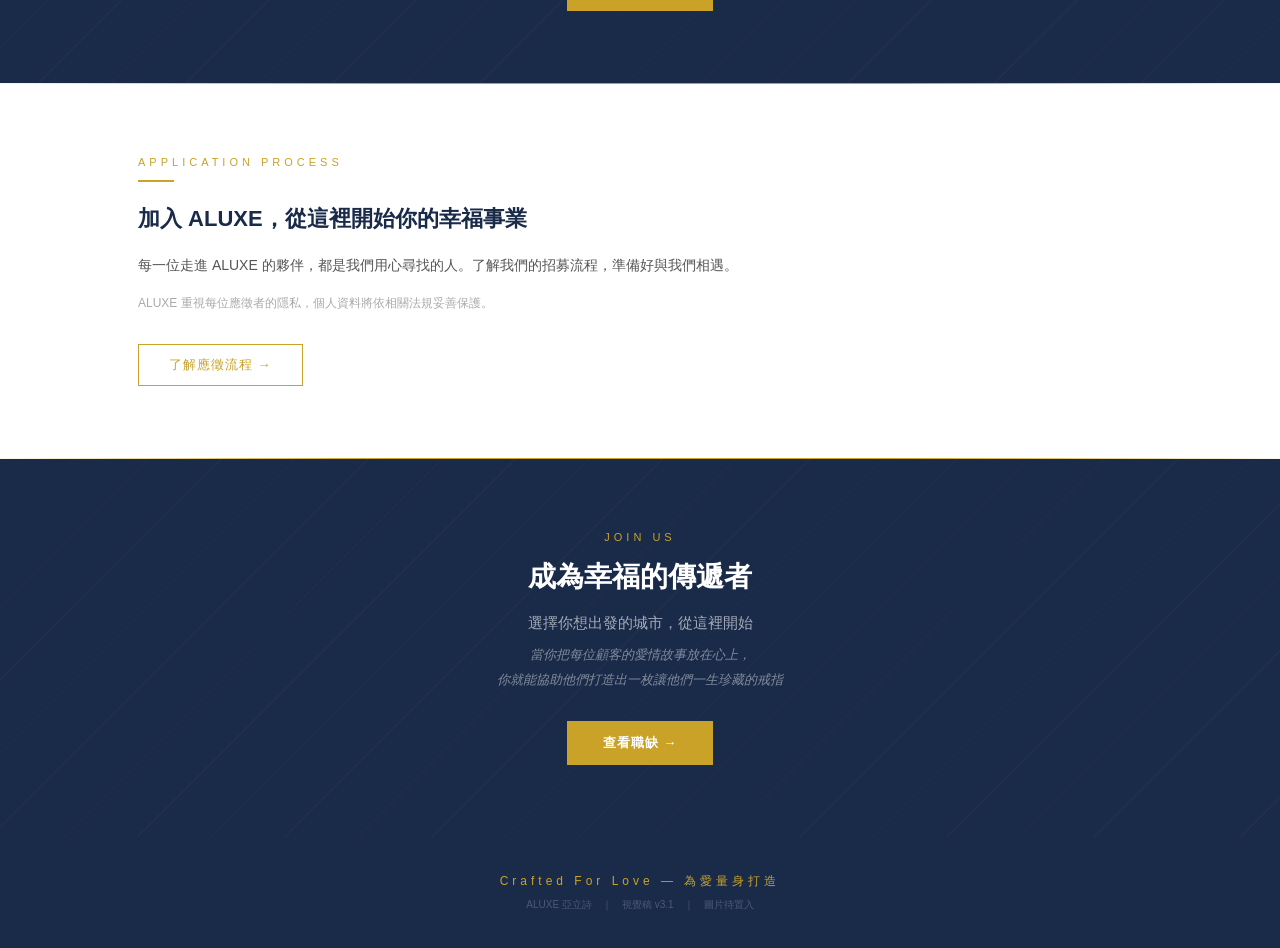
==== commit fd451e9c: "Add files via upload" ====
--- a/index.html
+++ b/index.html
@@ -148,6 +148,19 @@
 
 <div class="gold-divider"></div>
 
+<!-- A-07 職缺 CTA -->
+<section class="sec-navy cta-bg">
+  <div class="sec-inner" style="text-align:center; position:relative;">
+    <div class="eyebrow" style="color:#C9A227;">OPEN POSITIONS</div>
+    <div class="gold-bar" style="margin:0 auto 20px;"></div>
+    <h2 class="sec-title-white" style="font-size:24px; margin-bottom:12px;">成為傳遞幸福的那個人</h2>
+    <p style="color:rgba(255,255,255,0.6); font-size:14px; margin-bottom:28px;">全台 13 間門市，找到屬於你的位置</p>
+    <a href="jobs.html" target="_blank" class="btn-gold">搜尋職缺 →</a>
+  </div>
+</section>
+
+<div class="gold-divider"></div>
+
 <!-- A-06 加入流程 -->
 <section class="sec-white">
   <div class="sec-inner">
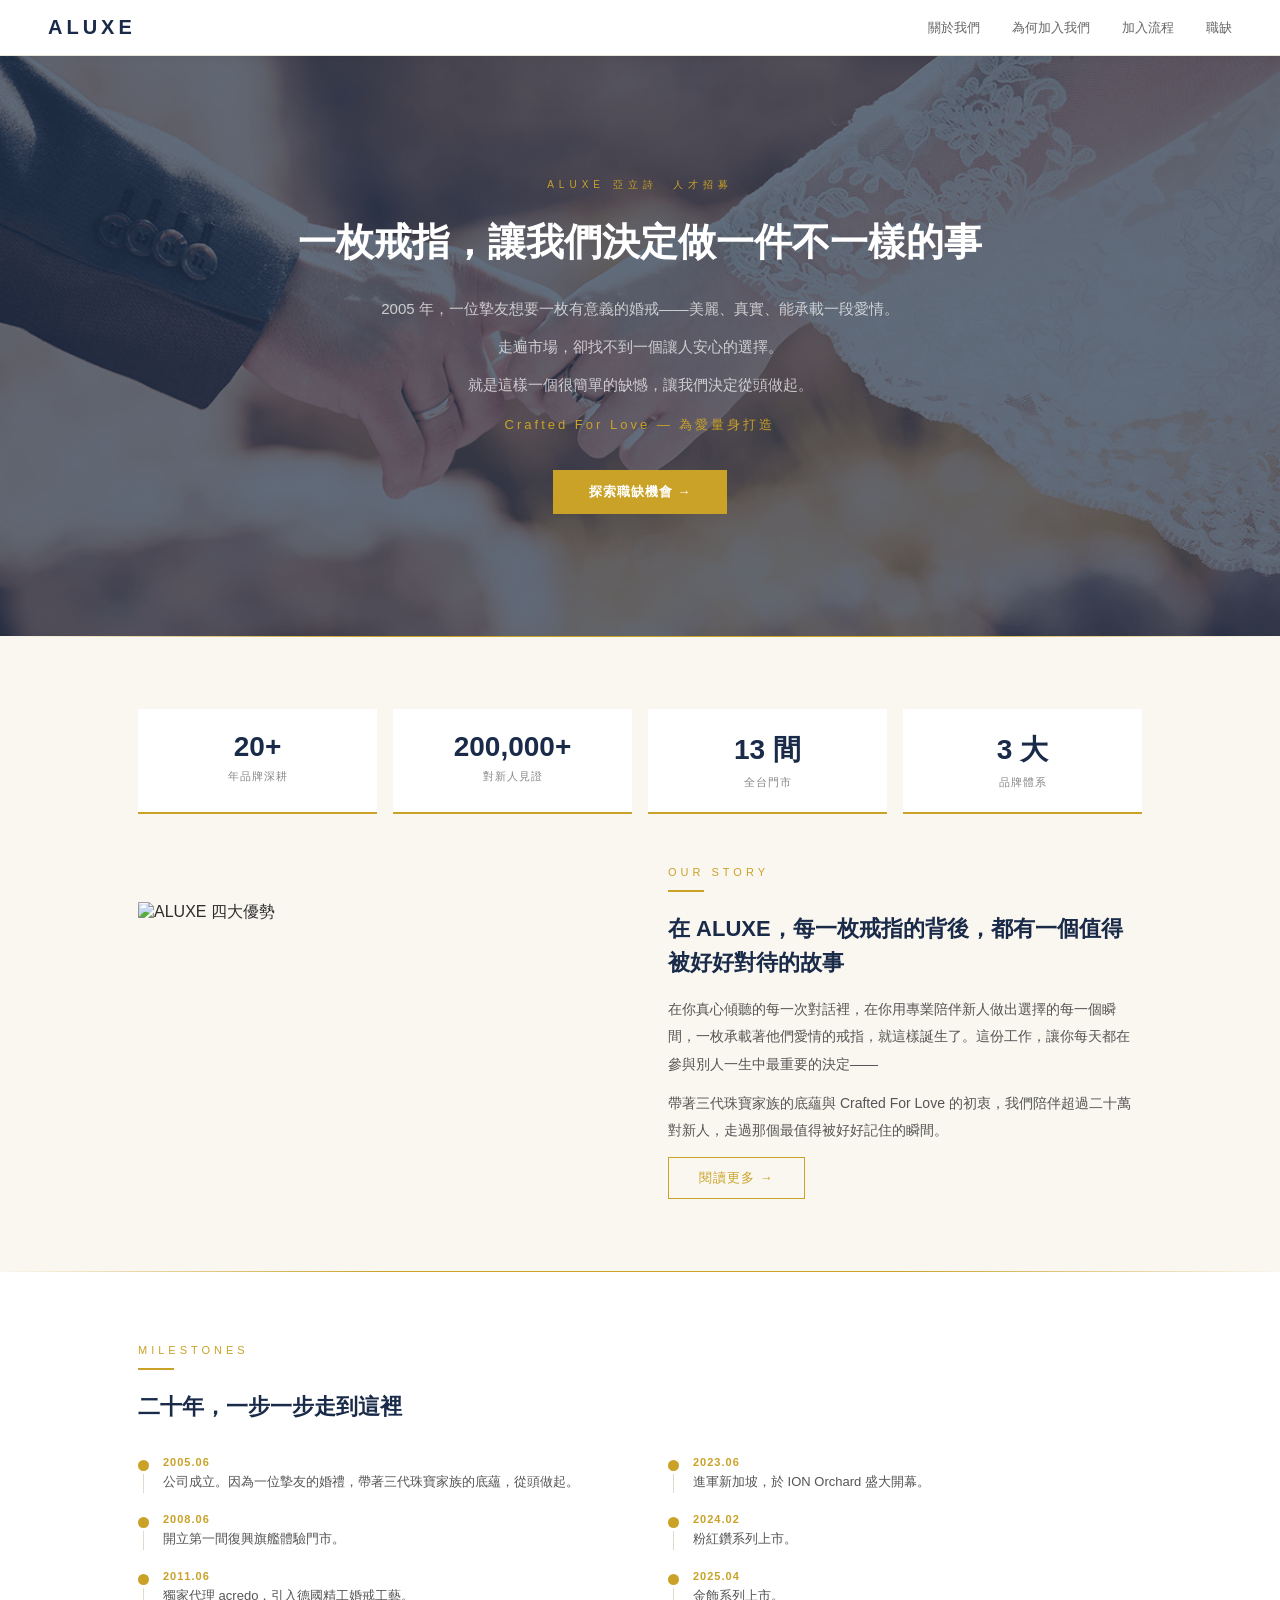
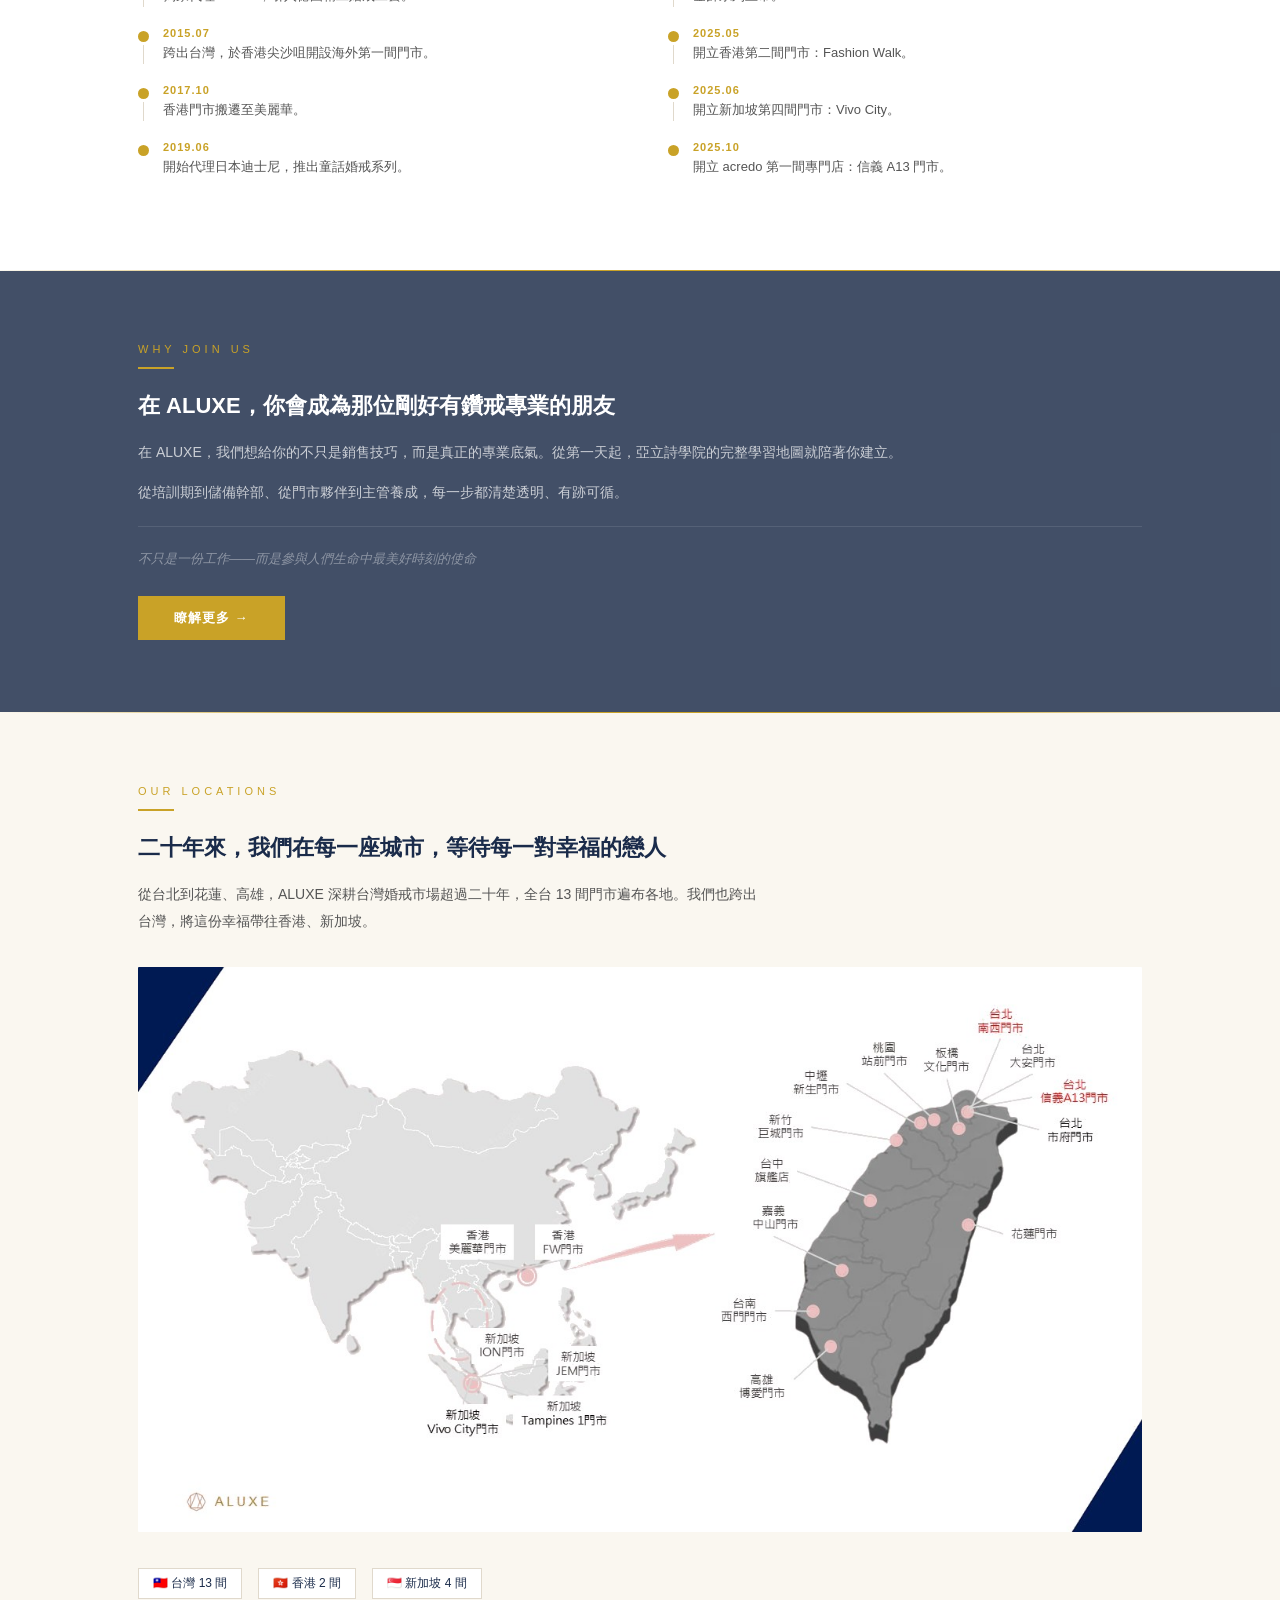
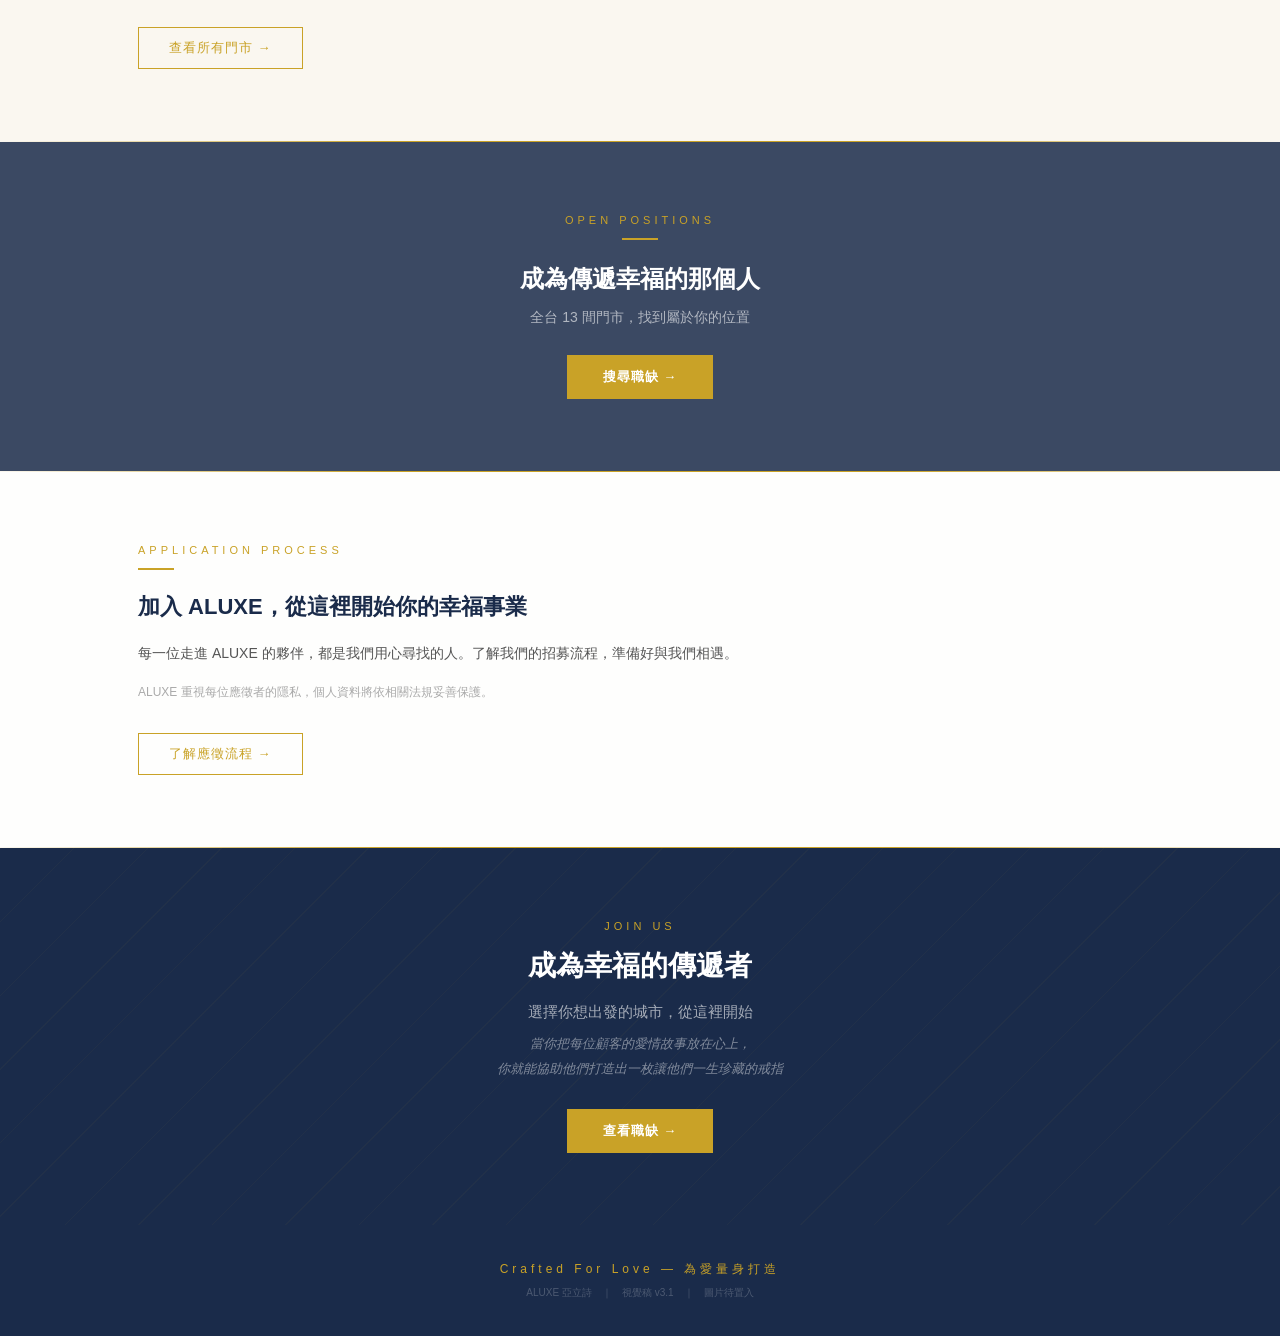
==== commit 908ebefb: "Add files via upload" ====
--- a/index.html
+++ b/index.html
@@ -7,9 +7,9 @@
 <link rel="stylesheet" href="shared.css">
 <style>
 .hero { background: #1A2B4A; min-height: 580px; display: flex; flex-direction: column; align-items: center; justify-content: center; text-align: center; padding: 100px 48px; position: relative; overflow: hidden; }
-.hero::before { content: ''; position: absolute; inset: 0; background: repeating-linear-gradient(135deg, rgba(201,162,39,0.04) 0, rgba(201,162,39,0.04) 1px, transparent 1px, transparent 52px); }
-.hero-img { position: absolute; inset: 0; background: repeating-linear-gradient(135deg, #1e3254 0, #1e3254 20px, #1A2B4A 20px, #1A2B4A 40px); opacity: 0.3; display: flex; align-items: center; justify-content: center; font-size: 11px; color: rgba(255,255,255,0.15); }
-.hero-content { position: relative; }
+.hero::before { content: ''; position: absolute; inset: 0; background: rgba(26,43,74,0.65); z-index: 1; }
+.hero-img { position: absolute; inset: 0; background: url('service_main_1200x645.png') center center / cover no-repeat; }
+.hero-content { position: relative; z-index: 2; }
 .hero-eyebrow { color: #C9A227; font-size: 10px; letter-spacing: 5px; margin-bottom: 24px; text-transform: uppercase; }
 .hero-title { color: #fff; font-size: 38px; font-weight: bold; line-height: 1.4; margin-bottom: 24px; max-width: 720px; }
 .hero-sub { color: rgba(255,255,255,0.7); font-size: 15px; line-height: 2; max-width: 580px; margin: 0 auto 8px; }
@@ -43,7 +43,7 @@
 
 <!-- A-01 HERO -->
 <section class="hero">
-  <div class="hero-img">[ Phase 1：戒指情境圖 ／ Phase 2：門市實景照 ]</div>
+  <div class="hero-img"></div>
   <div class="hero-content">
     <div class="hero-eyebrow">ALUXE 亞立詩　人才招募</div>
     <h1 class="hero-title">一枚戒指，讓我們決定做一件不一樣的事</h1>
@@ -67,7 +67,7 @@
       <div class="stat-card"><div class="stat-num">3 大</div><div class="stat-desc">品牌體系</div></div>
     </div>
     <div class="two-col">
-      <div class="img-ph" style="height:260px;">[ Phase 1：戒指工藝特寫<br>Phase 2：門市環境照 ]</div>
+      <img src="四大優勢.jpg" alt="ALUXE 四大優勢" style="width:100%; height:260px; object-fit:cover; border-radius:1px;">
       <div>
         <div class="eyebrow">OUR STORY</div>
         <div class="gold-bar"></div>
@@ -112,8 +112,10 @@
 <div class="gold-divider"></div>
 
 <!-- A-03 WHY JOIN US -->
-<section class="sec-navy">
-  <div class="sec-inner">
+<section style="position:relative; overflow:hidden;">
+  <div style="position:absolute; inset:0; background:url('ChatGPT_Image_Jun_30__2026__09_04_05_AM.png') center center / cover no-repeat;"></div>
+  <div style="position:absolute; inset:0; background:rgba(26,43,74,0.82);"></div>
+  <div class="sec-inner" style="position:relative; z-index:1;">
     <div class="eyebrow" style="color:#C9A227;">WHY JOIN US</div>
     <div class="gold-bar"></div>
     <h2 class="sec-title-white">在 ALUXE，你會成為那位剛好有鑽戒專業的朋友</h2>
@@ -134,7 +136,7 @@
     <div class="gold-bar"></div>
     <h2 class="sec-title">二十年來，我們在每一座城市，等待每一對幸福的戀人</h2>
     <p class="sec-body" style="max-width:620px; margin-bottom:32px;">從台北到花蓮、高雄，ALUXE 深耕台灣婚戒市場超過二十年，全台 13 間門市遍布各地。我們也跨出台灣，將這份幸福帶往香港、新加坡。</p>
-    <div class="map-area">[ 台灣向量地圖 + 城市標示點（外包製作）]</div>
+    <img src="圖片1.jpg" alt="ALUXE 門市地圖" style="width:100%; border-radius:1px; margin-bottom:32px;">
     <div class="loc-row">
       <span class="loc-tag">🇹🇼 台灣 13 間</span>
       <span class="loc-tag">🇭🇰 香港 2 間</span>
@@ -149,8 +151,10 @@
 <div class="gold-divider"></div>
 
 <!-- A-07 職缺 CTA -->
-<section class="sec-navy cta-bg">
-  <div class="sec-inner" style="text-align:center; position:relative;">
+<section style="position:relative; overflow:hidden;">
+  <div style="position:absolute; inset:0; background:url('20180320_0213.jpg') center center / cover no-repeat;"></div>
+  <div style="position:absolute; inset:0; background:rgba(26,43,74,0.85);"></div>
+  <div class="sec-inner" style="text-align:center; position:relative; z-index:1;">
     <div class="eyebrow" style="color:#C9A227;">OPEN POSITIONS</div>
     <div class="gold-bar" style="margin:0 auto 20px;"></div>
     <h2 class="sec-title-white" style="font-size:24px; margin-bottom:12px;">成為傳遞幸福的那個人</h2>
@@ -162,8 +166,10 @@
 <div class="gold-divider"></div>
 
 <!-- A-06 加入流程 -->
-<section class="sec-white">
-  <div class="sec-inner">
+<section style="position:relative; overflow:hidden;">
+  <div style="position:absolute; inset:0; background:url('4H9A3751.jpg') center center / cover no-repeat;"></div>
+  <div style="position:absolute; inset:0; background:rgba(255,255,255,0.88);"></div>
+  <div class="sec-inner" style="position:relative; z-index:1;">
     <div class="eyebrow">APPLICATION PROCESS</div>
     <div class="gold-bar"></div>
     <h2 class="sec-title">加入 ALUXE，從這裡開始你的幸福事業</h2>
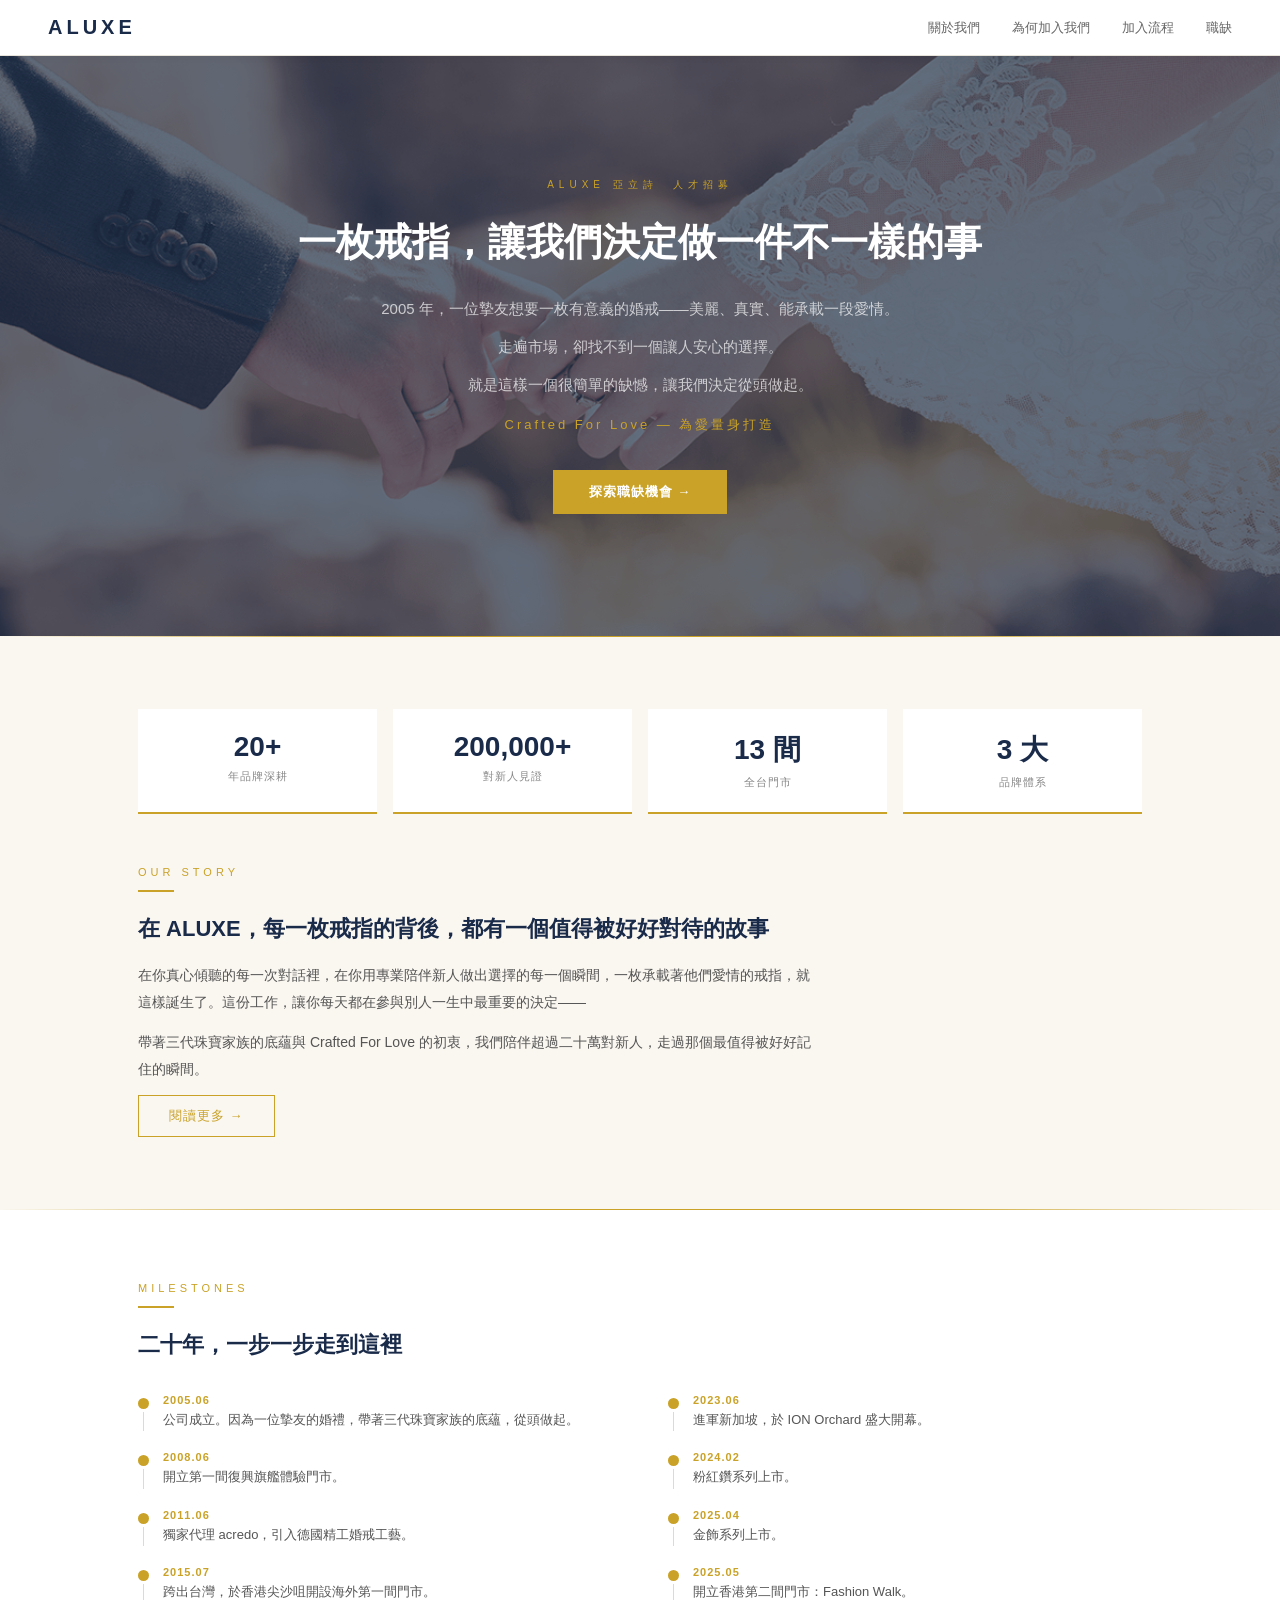
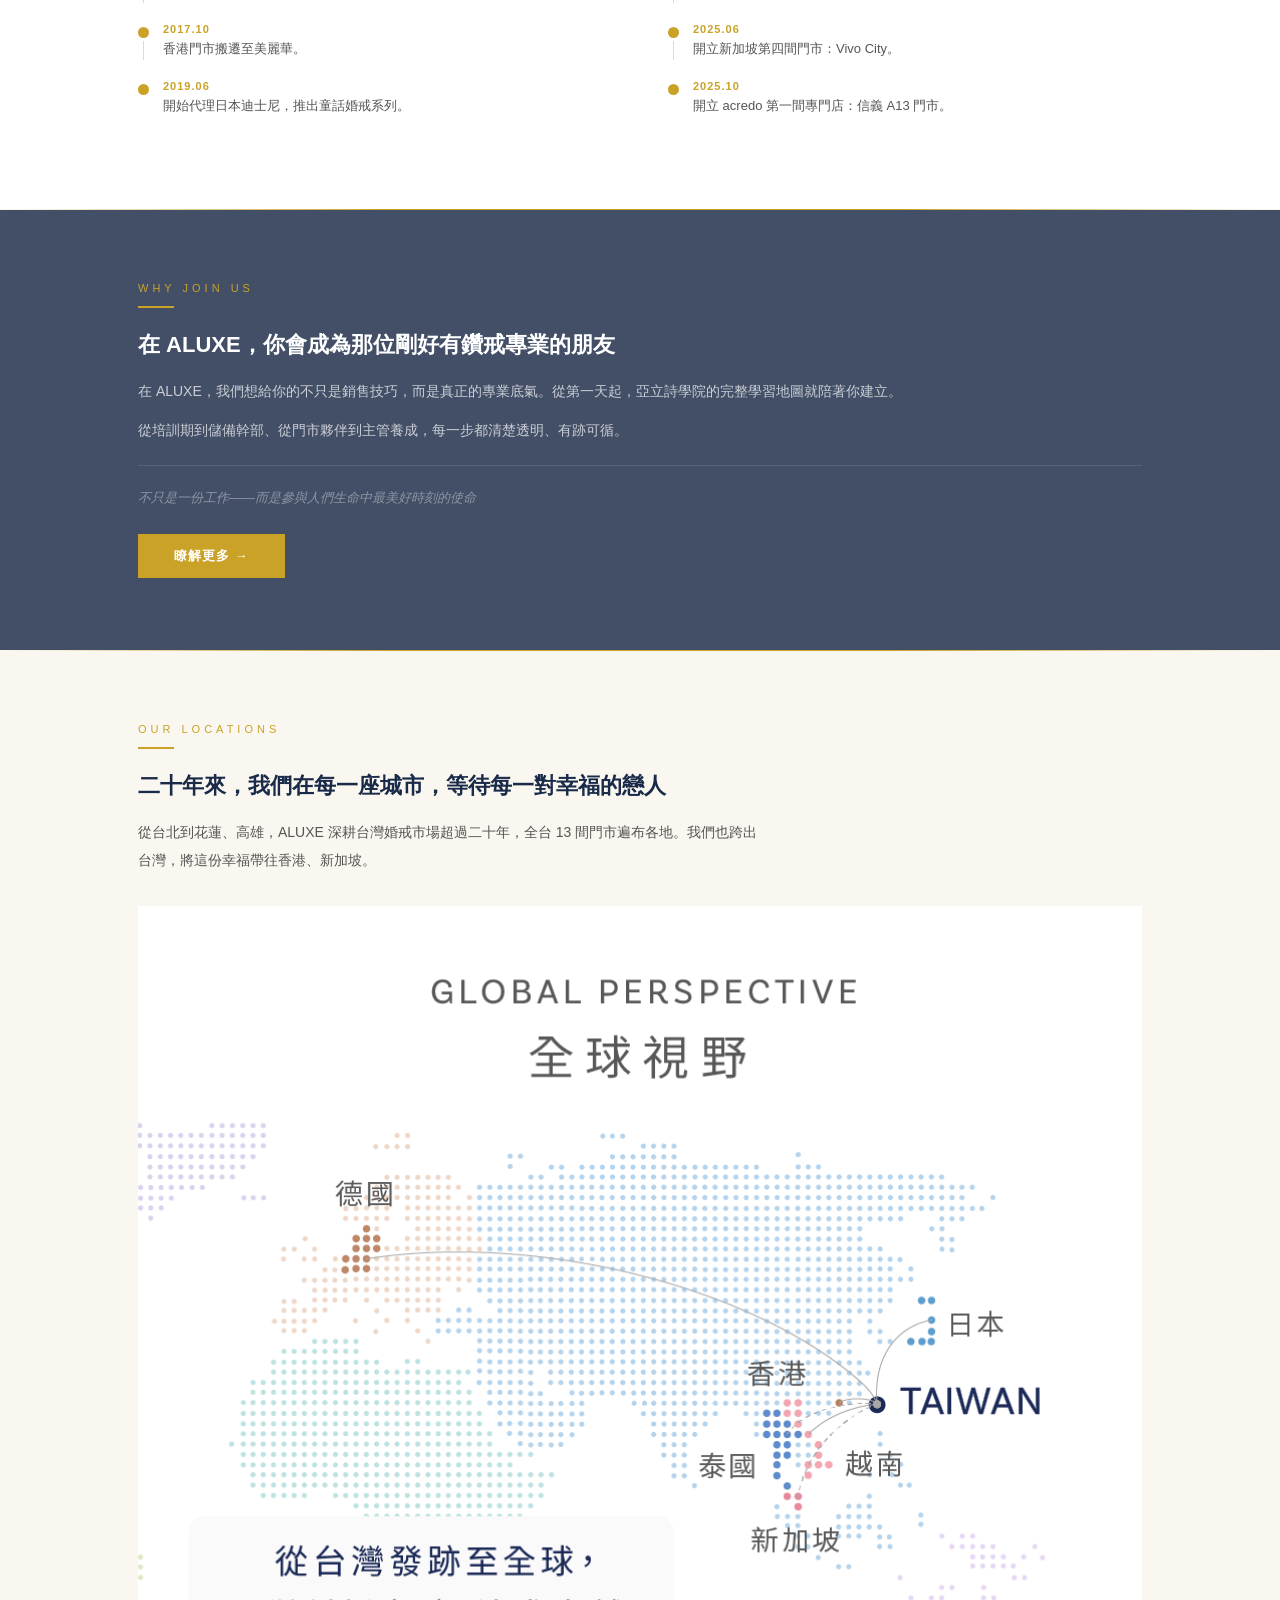
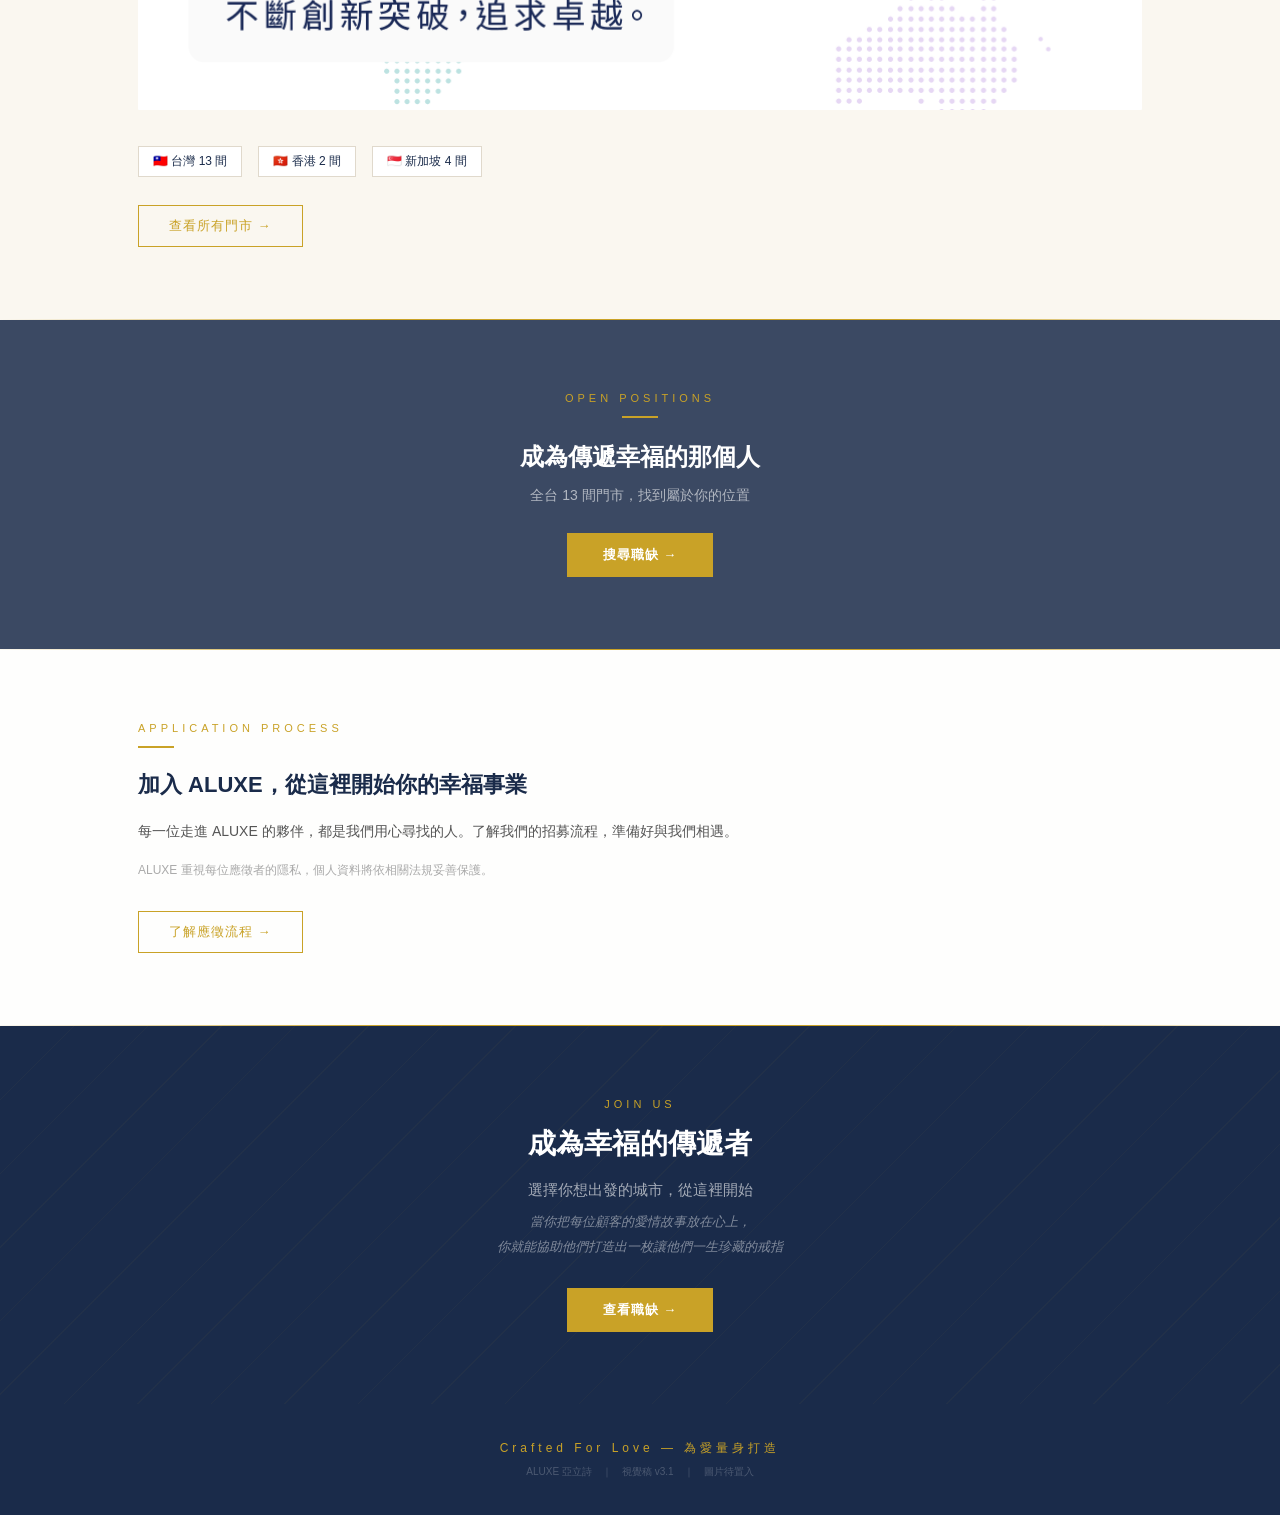
==== commit a742c431: "Add files via upload" ====
--- a/index.html
+++ b/index.html
@@ -58,24 +58,23 @@
 <div class="gold-divider"></div>
 
 <!-- A-02 我們是誰 -->
-<section class="sec-light">
-  <div class="sec-inner">
+<section style="position:relative; overflow:hidden;">
+  <div style="position:absolute; inset:0; background:url('四大優勢.jpg') center center / cover no-repeat;"></div>
+  <div style="position:absolute; inset:0; background:rgba(250,247,240,0.92);"></div>
+  <div class="sec-inner" style="position:relative; z-index:1;">
     <div class="stats-row">
       <div class="stat-card"><div class="stat-num">20+</div><div class="stat-desc">年品牌深耕</div></div>
       <div class="stat-card"><div class="stat-num">200,000+</div><div class="stat-desc">對新人見證</div></div>
       <div class="stat-card"><div class="stat-num">13 間</div><div class="stat-desc">全台門市</div></div>
       <div class="stat-card"><div class="stat-num">3 大</div><div class="stat-desc">品牌體系</div></div>
     </div>
-    <div class="two-col">
-      <img src="四大優勢.jpg" alt="ALUXE 四大優勢" style="width:100%; height:260px; object-fit:cover; border-radius:1px;">
-      <div>
-        <div class="eyebrow">OUR STORY</div>
-        <div class="gold-bar"></div>
-        <h2 class="sec-title">在 ALUXE，每一枚戒指的背後，都有一個值得被好好對待的故事</h2>
-        <p class="sec-body">在你真心傾聽的每一次對話裡，在你用專業陪伴新人做出選擇的每一個瞬間，一枚承載著他們愛情的戒指，就這樣誕生了。這份工作，讓你每天都在參與別人一生中最重要的決定——</p>
-        <p class="sec-body">帶著三代珠寶家族的底蘊與 Crafted For Love 的初衷，我們陪伴超過二十萬對新人，走過那個最值得被好好記住的瞬間。</p>
-        <a href="https://www.aluxe.com/about/" target="_blank" class="btn-outline">閱讀更多 →</a>
-      </div>
+    <div style="max-width:680px;">
+      <div class="eyebrow">OUR STORY</div>
+      <div class="gold-bar"></div>
+      <h2 class="sec-title">在 ALUXE，每一枚戒指的背後，都有一個值得被好好對待的故事</h2>
+      <p class="sec-body">在你真心傾聽的每一次對話裡，在你用專業陪伴新人做出選擇的每一個瞬間，一枚承載著他們愛情的戒指，就這樣誕生了。這份工作，讓你每天都在參與別人一生中最重要的決定——</p>
+      <p class="sec-body">帶著三代珠寶家族的底蘊與 Crafted For Love 的初衷，我們陪伴超過二十萬對新人，走過那個最值得被好好記住的瞬間。</p>
+      <a href="https://www.aluxe.com/about/" target="_blank" class="btn-outline">閱讀更多 →</a>
     </div>
   </div>
 </section>
@@ -113,7 +112,7 @@
 
 <!-- A-03 WHY JOIN US -->
 <section style="position:relative; overflow:hidden;">
-  <div style="position:absolute; inset:0; background:url('ChatGPT_Image_Jun_30__2026__09_04_05_AM.png') center center / cover no-repeat;"></div>
+  <div style="position:absolute; inset:0; background:url('team.png') center center / cover no-repeat;"></div>
   <div style="position:absolute; inset:0; background:rgba(26,43,74,0.82);"></div>
   <div class="sec-inner" style="position:relative; z-index:1;">
     <div class="eyebrow" style="color:#C9A227;">WHY JOIN US</div>
@@ -136,7 +135,7 @@
     <div class="gold-bar"></div>
     <h2 class="sec-title">二十年來，我們在每一座城市，等待每一對幸福的戀人</h2>
     <p class="sec-body" style="max-width:620px; margin-bottom:32px;">從台北到花蓮、高雄，ALUXE 深耕台灣婚戒市場超過二十年，全台 13 間門市遍布各地。我們也跨出台灣，將這份幸福帶往香港、新加坡。</p>
-    <img src="圖片1.jpg" alt="ALUXE 門市地圖" style="width:100%; border-radius:1px; margin-bottom:32px;">
+    <img src="全球化區塊_中文_MOBILE版.png" alt="ALUXE 全球據點" style="width:100%; border-radius:1px; margin-bottom:32px;">
     <div class="loc-row">
       <span class="loc-tag">🇹🇼 台灣 13 間</span>
       <span class="loc-tag">🇭🇰 香港 2 間</span>
@@ -167,7 +166,7 @@
 
 <!-- A-06 加入流程 -->
 <section style="position:relative; overflow:hidden;">
-  <div style="position:absolute; inset:0; background:url('4H9A3751.jpg') center center / cover no-repeat;"></div>
+  <div style="position:absolute; inset:0; background:url('4H9A3751.jpg') right center / cover no-repeat;"></div>
   <div style="position:absolute; inset:0; background:rgba(255,255,255,0.88);"></div>
   <div class="sec-inner" style="position:relative; z-index:1;">
     <div class="eyebrow">APPLICATION PROCESS</div>
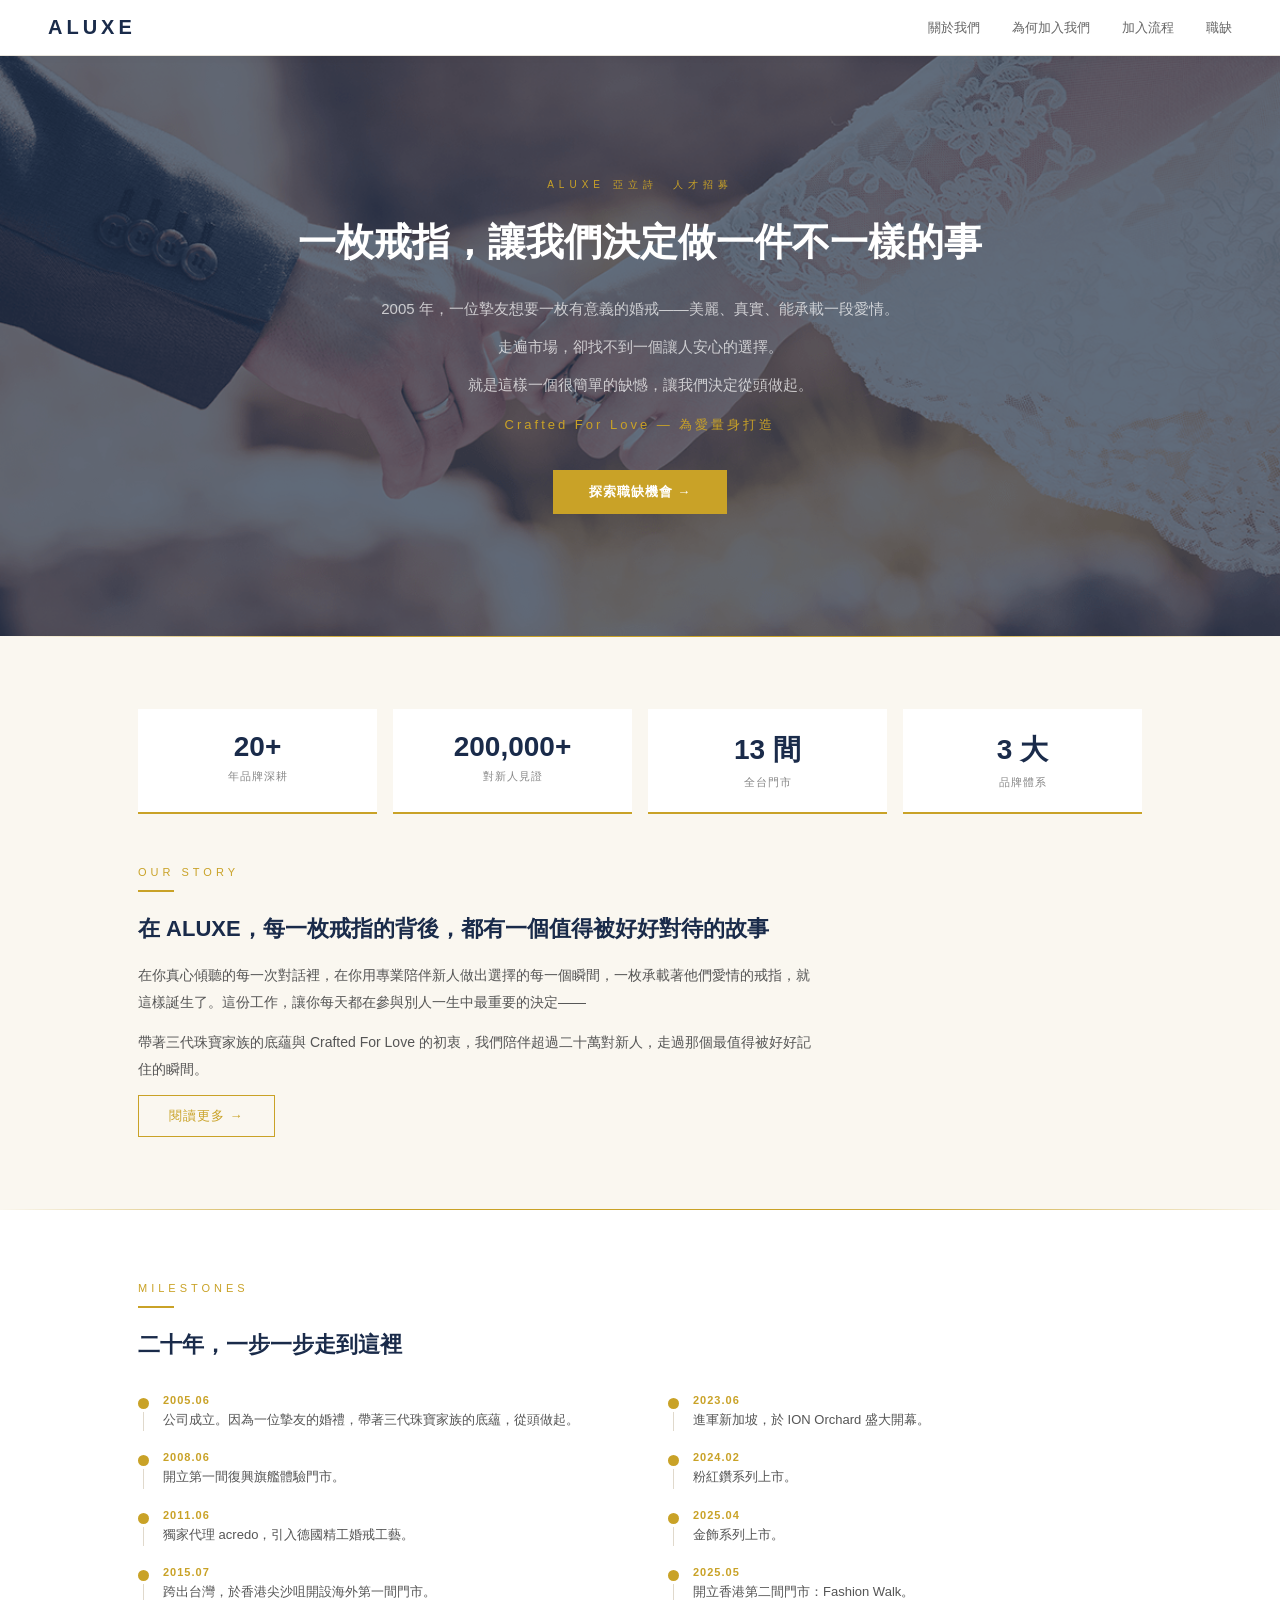
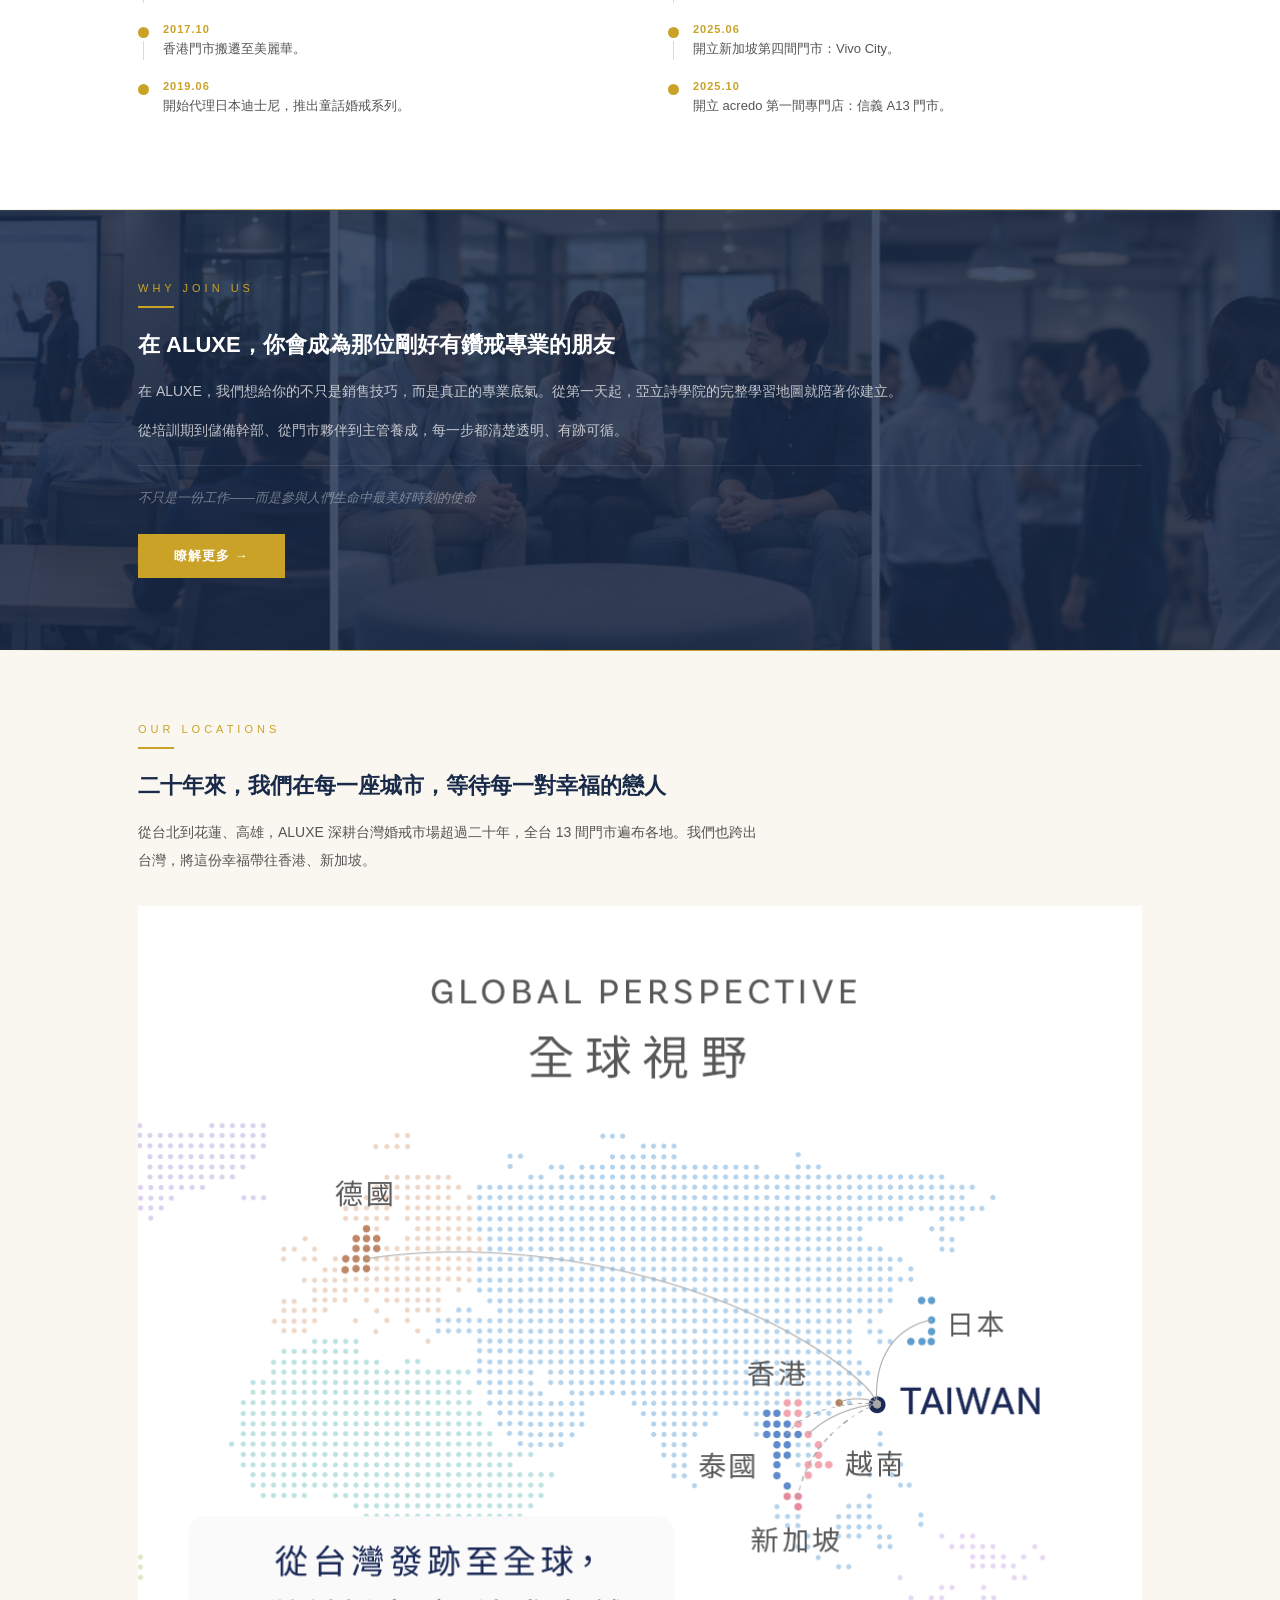
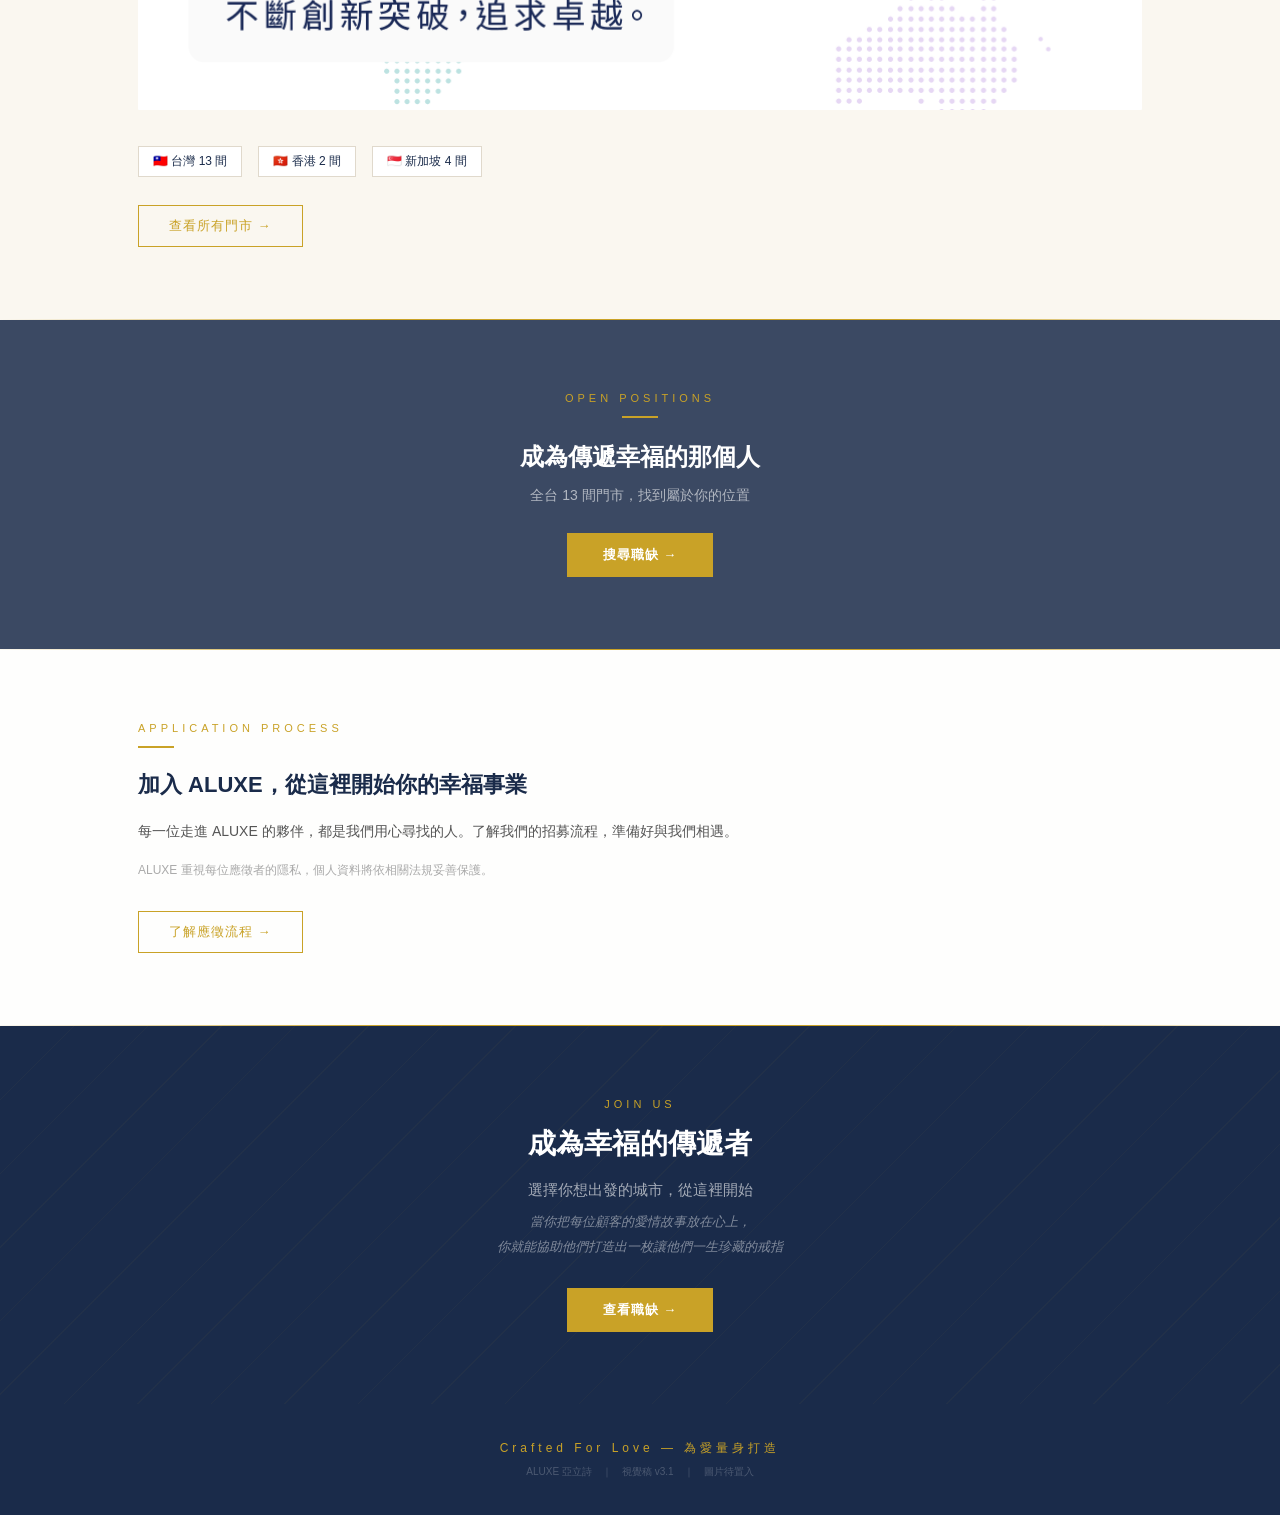
==== commit a6ff9b73: "Add files via upload" ====
--- a/index.html
+++ b/index.html
@@ -60,7 +60,7 @@
 <!-- A-02 我們是誰 -->
 <section style="position:relative; overflow:hidden;">
   <div style="position:absolute; inset:0; background:url('四大優勢.jpg') center center / cover no-repeat;"></div>
-  <div style="position:absolute; inset:0; background:rgba(250,247,240,0.92);"></div>
+  <div style="position:absolute; inset:0; background:rgba(250,247,240,0.97);"></div>
   <div class="sec-inner" style="position:relative; z-index:1;">
     <div class="stats-row">
       <div class="stat-card"><div class="stat-num">20+</div><div class="stat-desc">年品牌深耕</div></div>
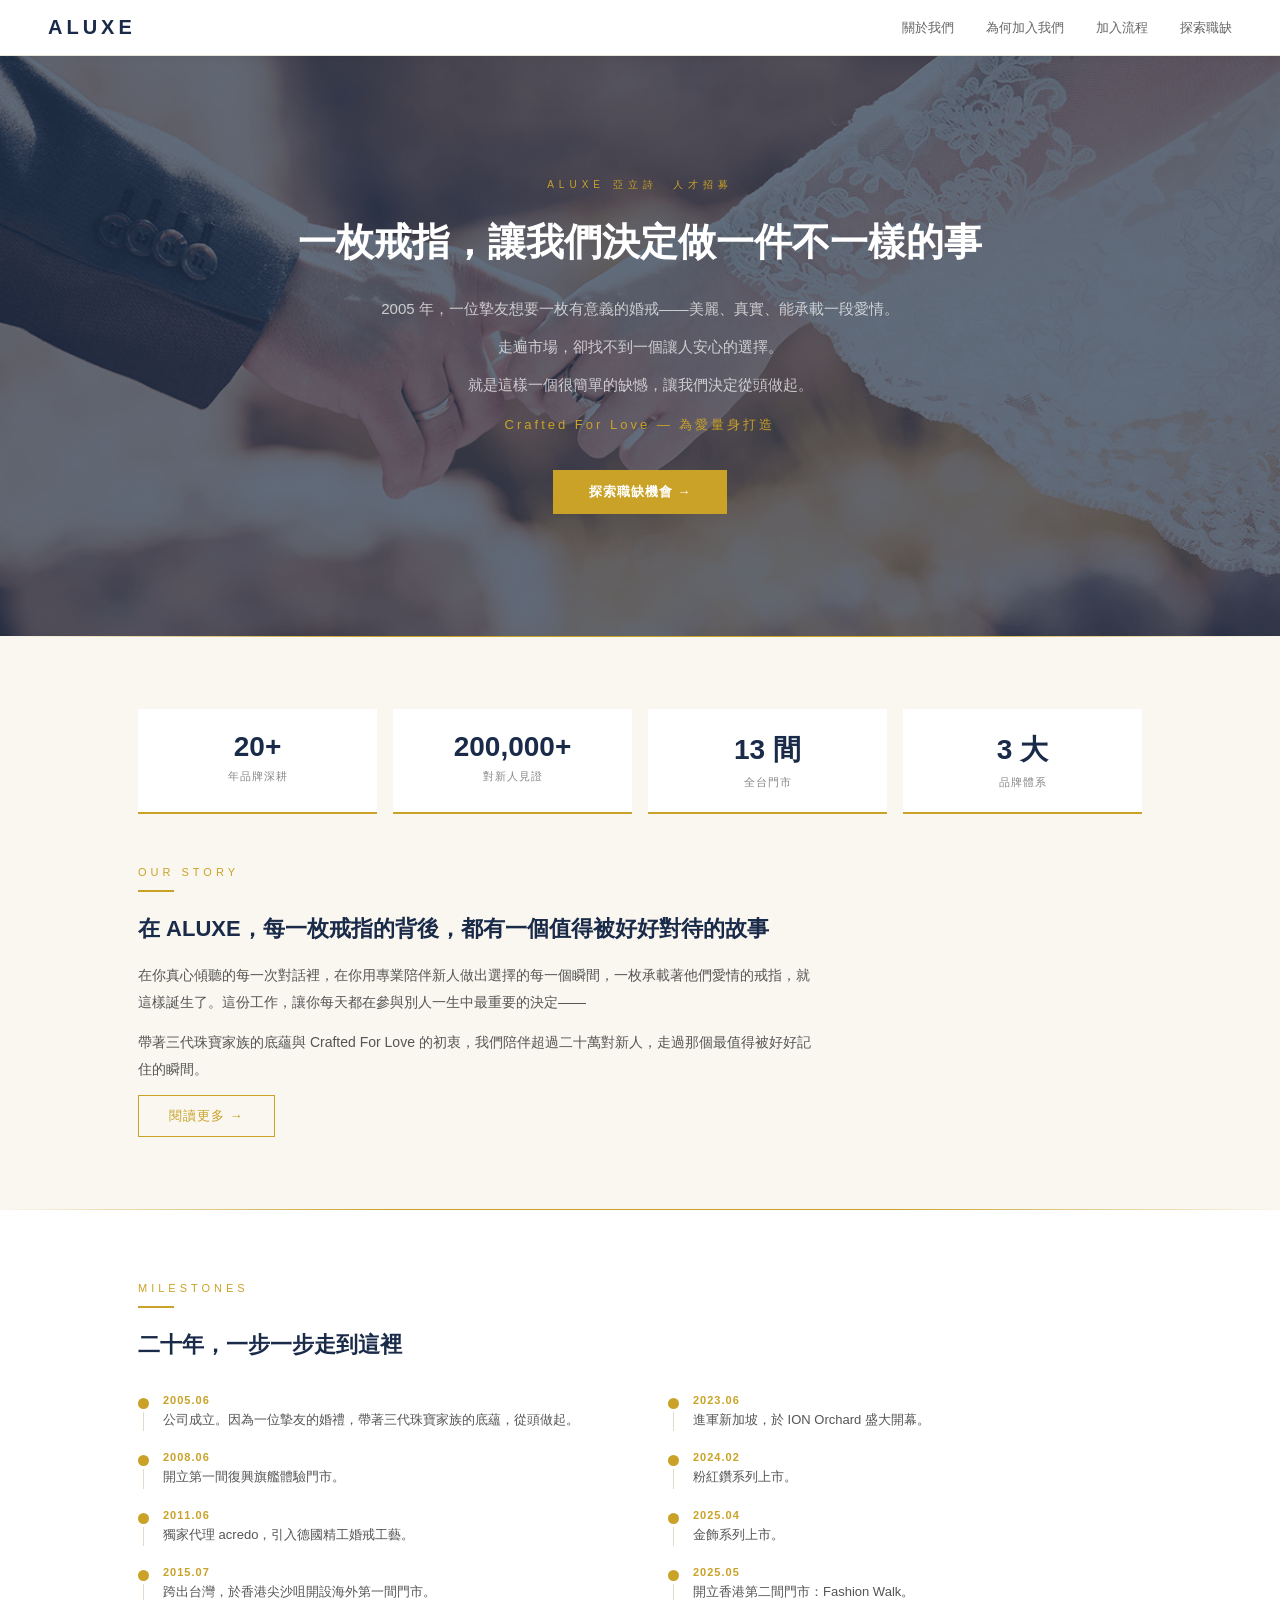
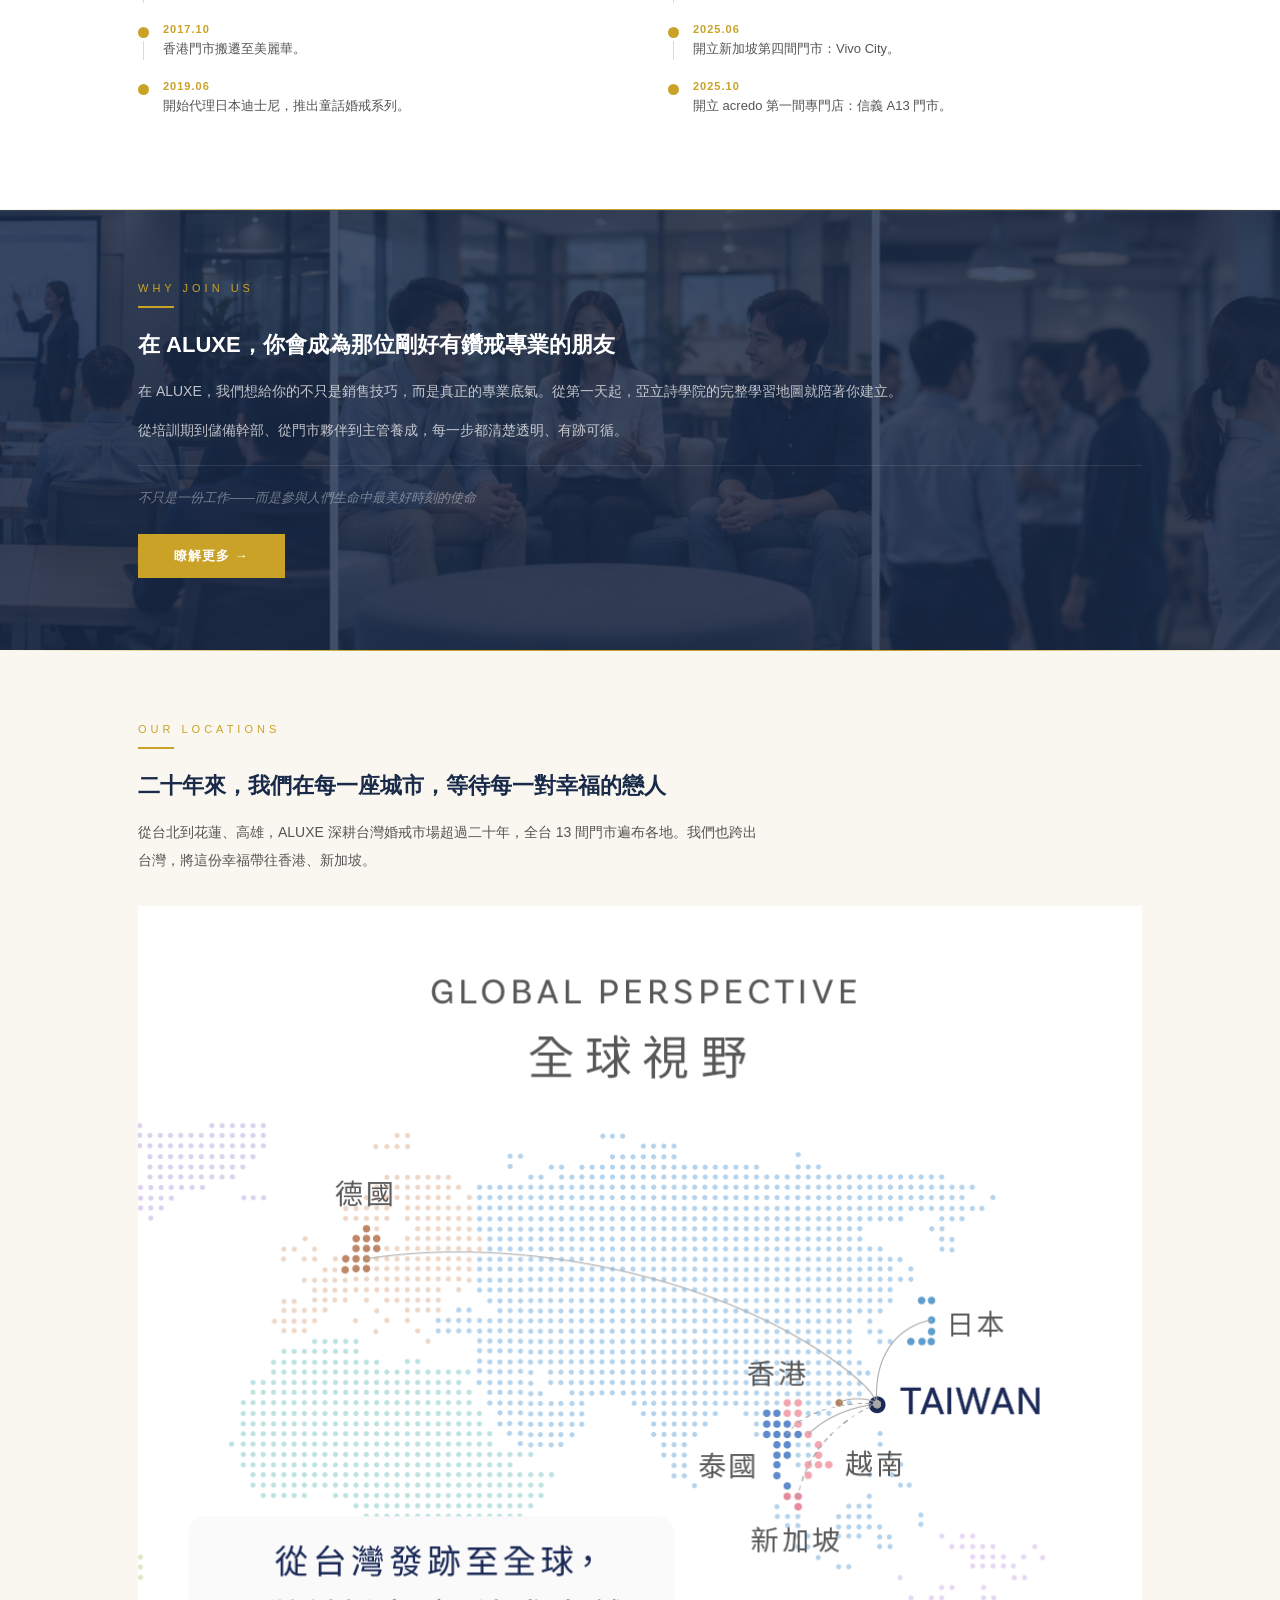
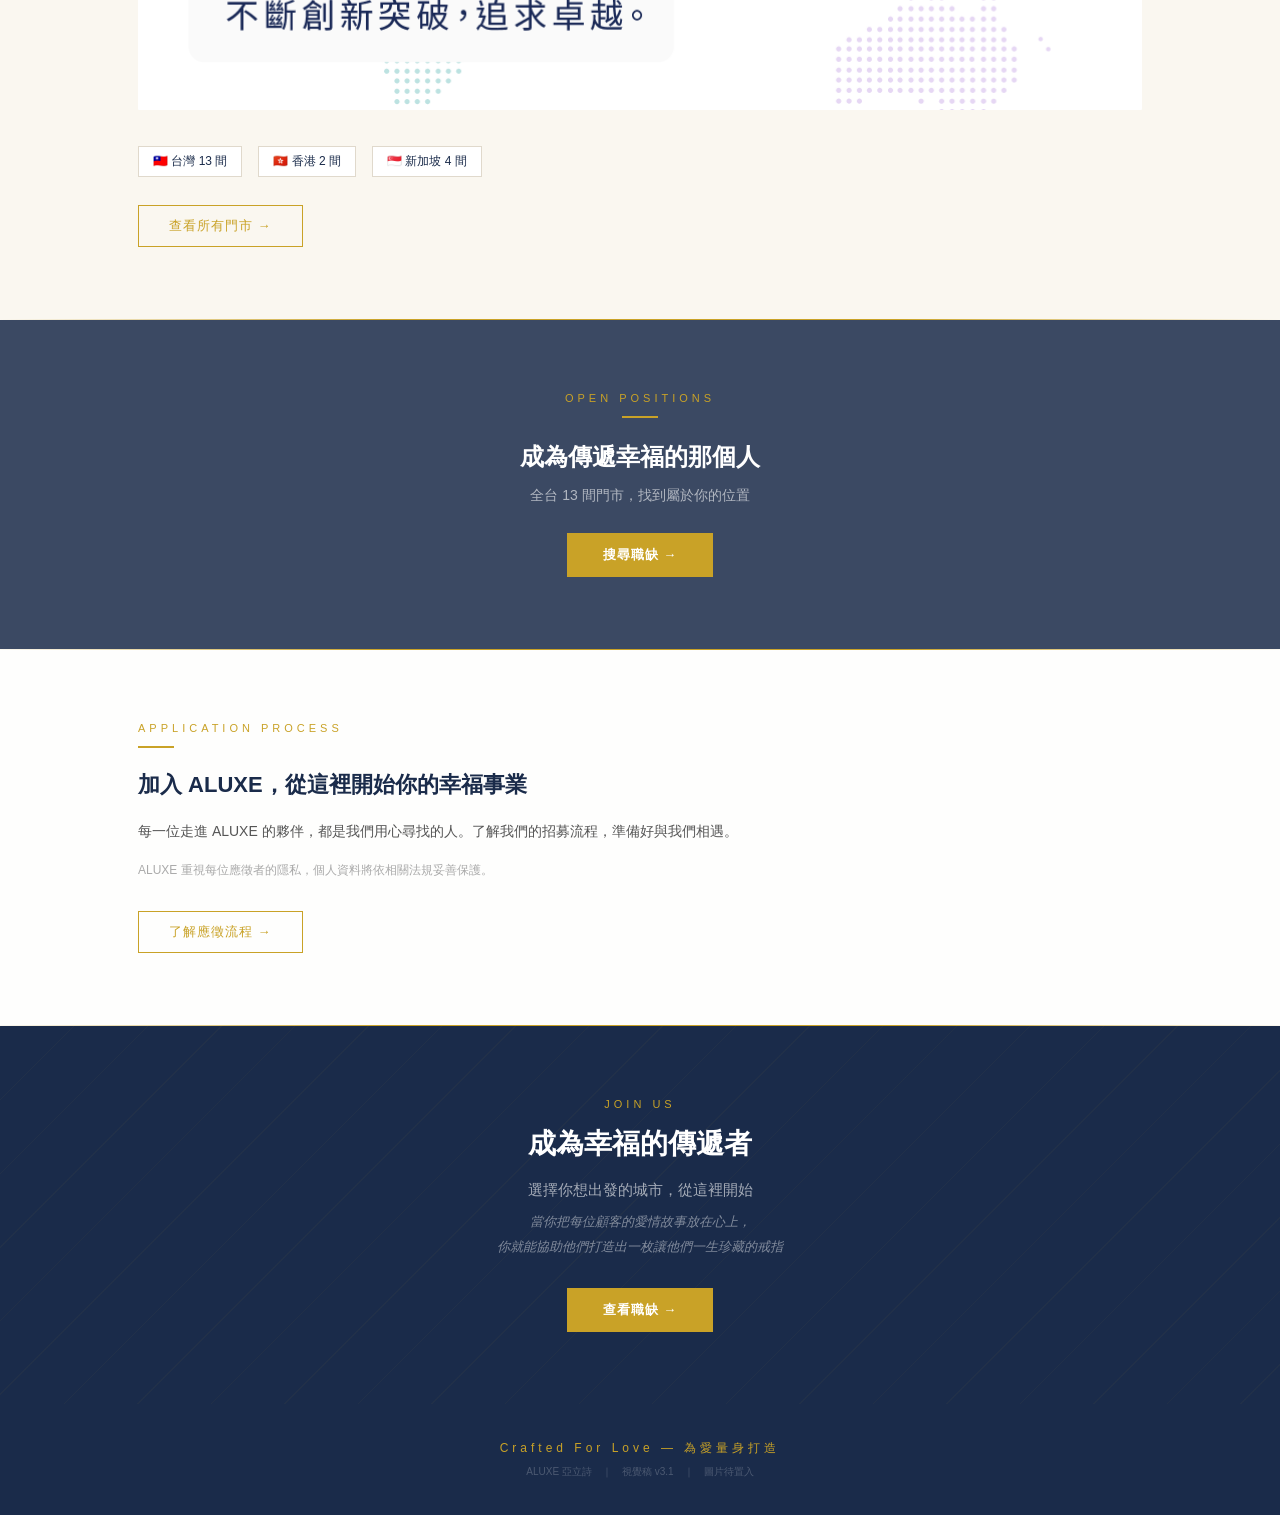
==== commit c6f05722: "Add files via upload" ====
--- a/index.html
+++ b/index.html
@@ -34,10 +34,10 @@
 <nav class="nav">
   <a href="index.html" class="nav-logo">ALUXE</a>
   <div class="nav-links">
-    <a class="nav-link" href="about.html">關於我們</a>
+    <a class="nav-link" href="https://www.aluxe.com/about/" target="_blank">關於我們</a>
     <a class="nav-link" href="career.html">為何加入我們</a>
     <a class="nav-link" href="process.html">加入流程</a>
-    <a class="nav-link" href="jobs.html">職缺</a>
+    <a class="nav-link" href="jobs.html">探索職缺</a>
   </div>
 </nav>
 
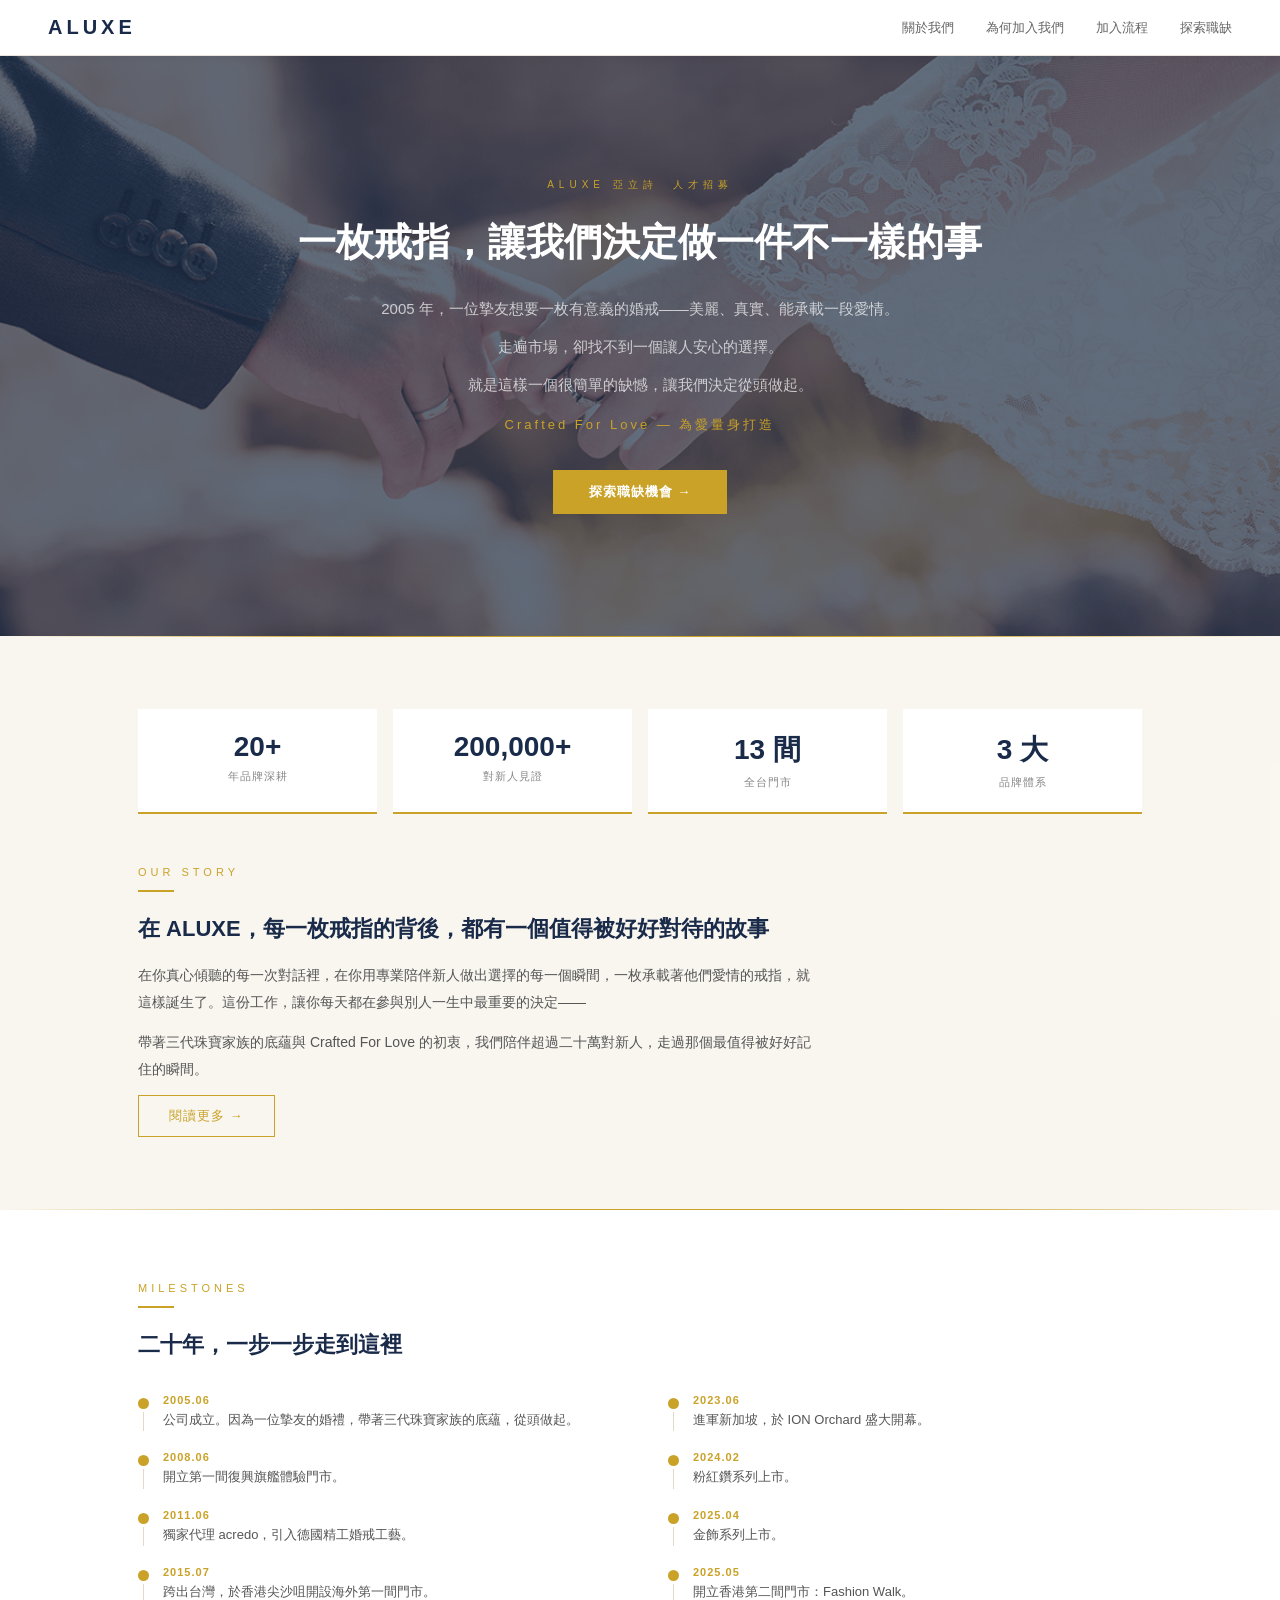
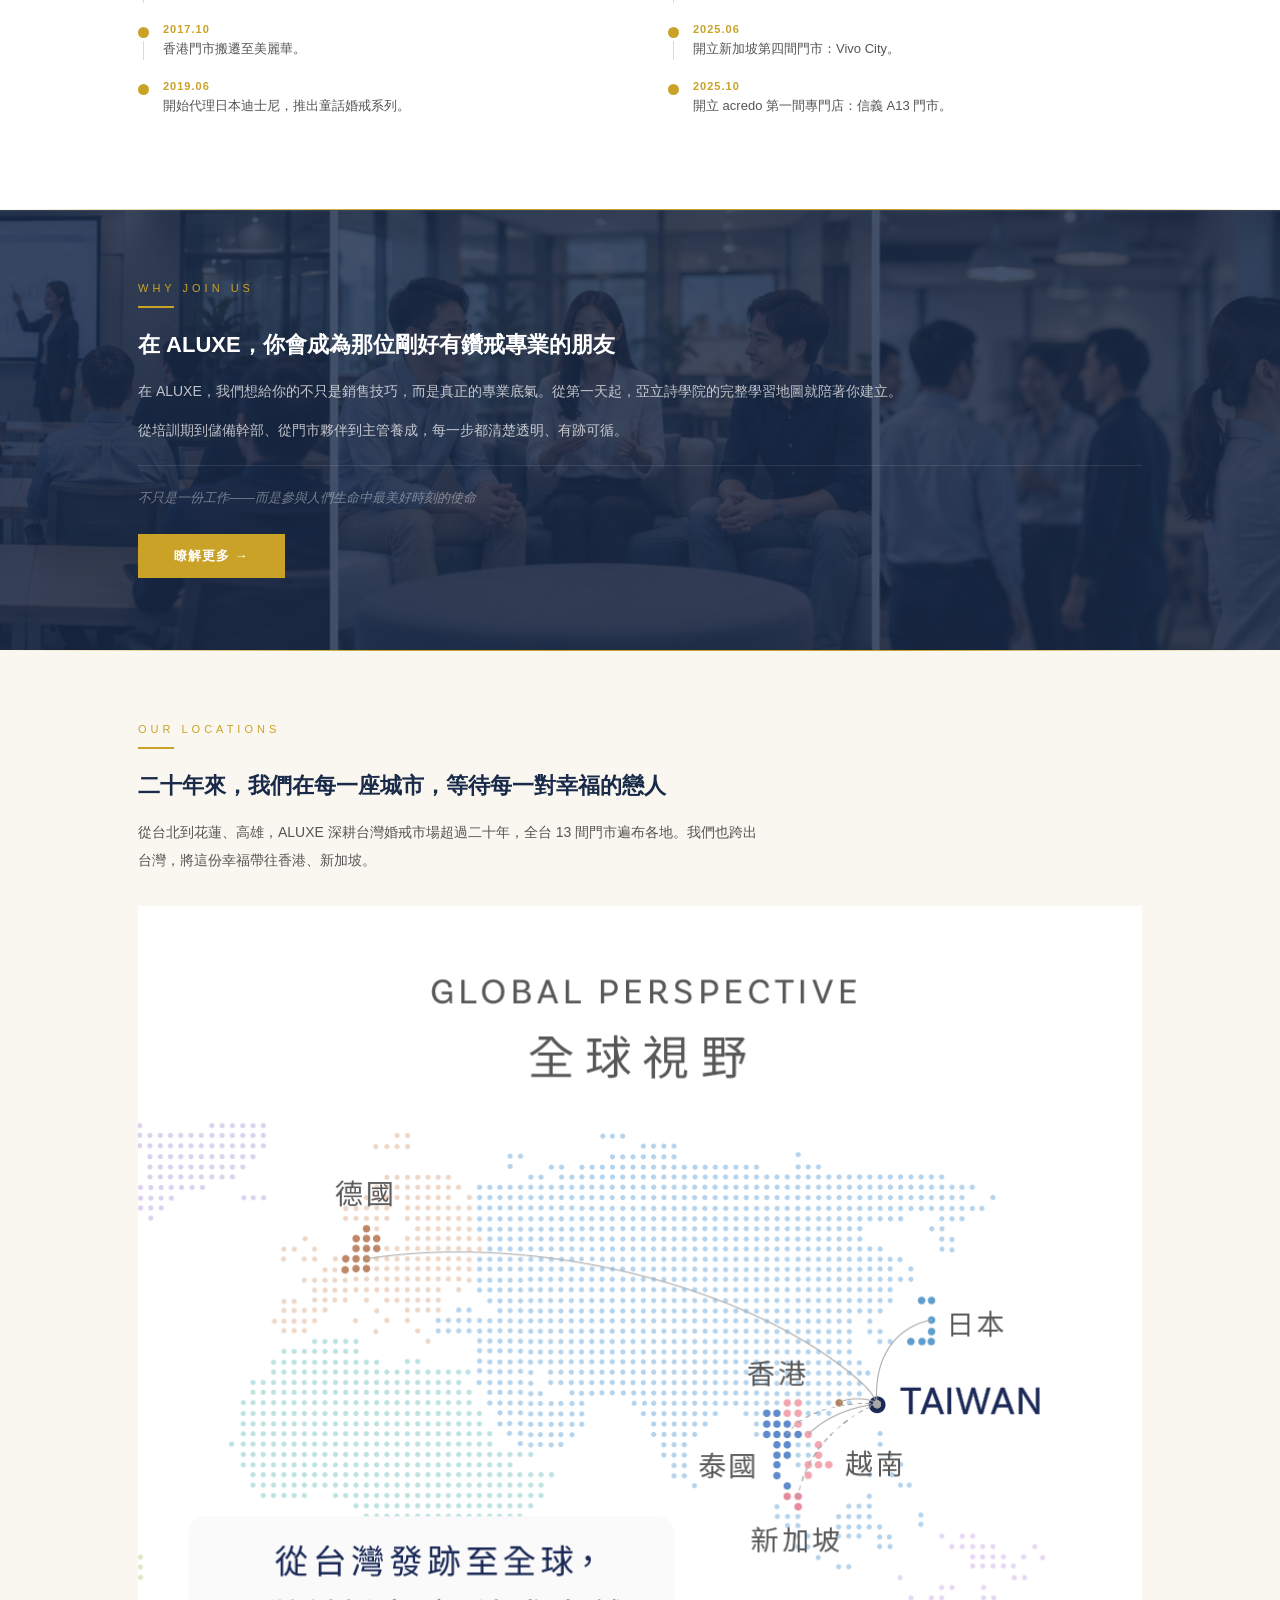
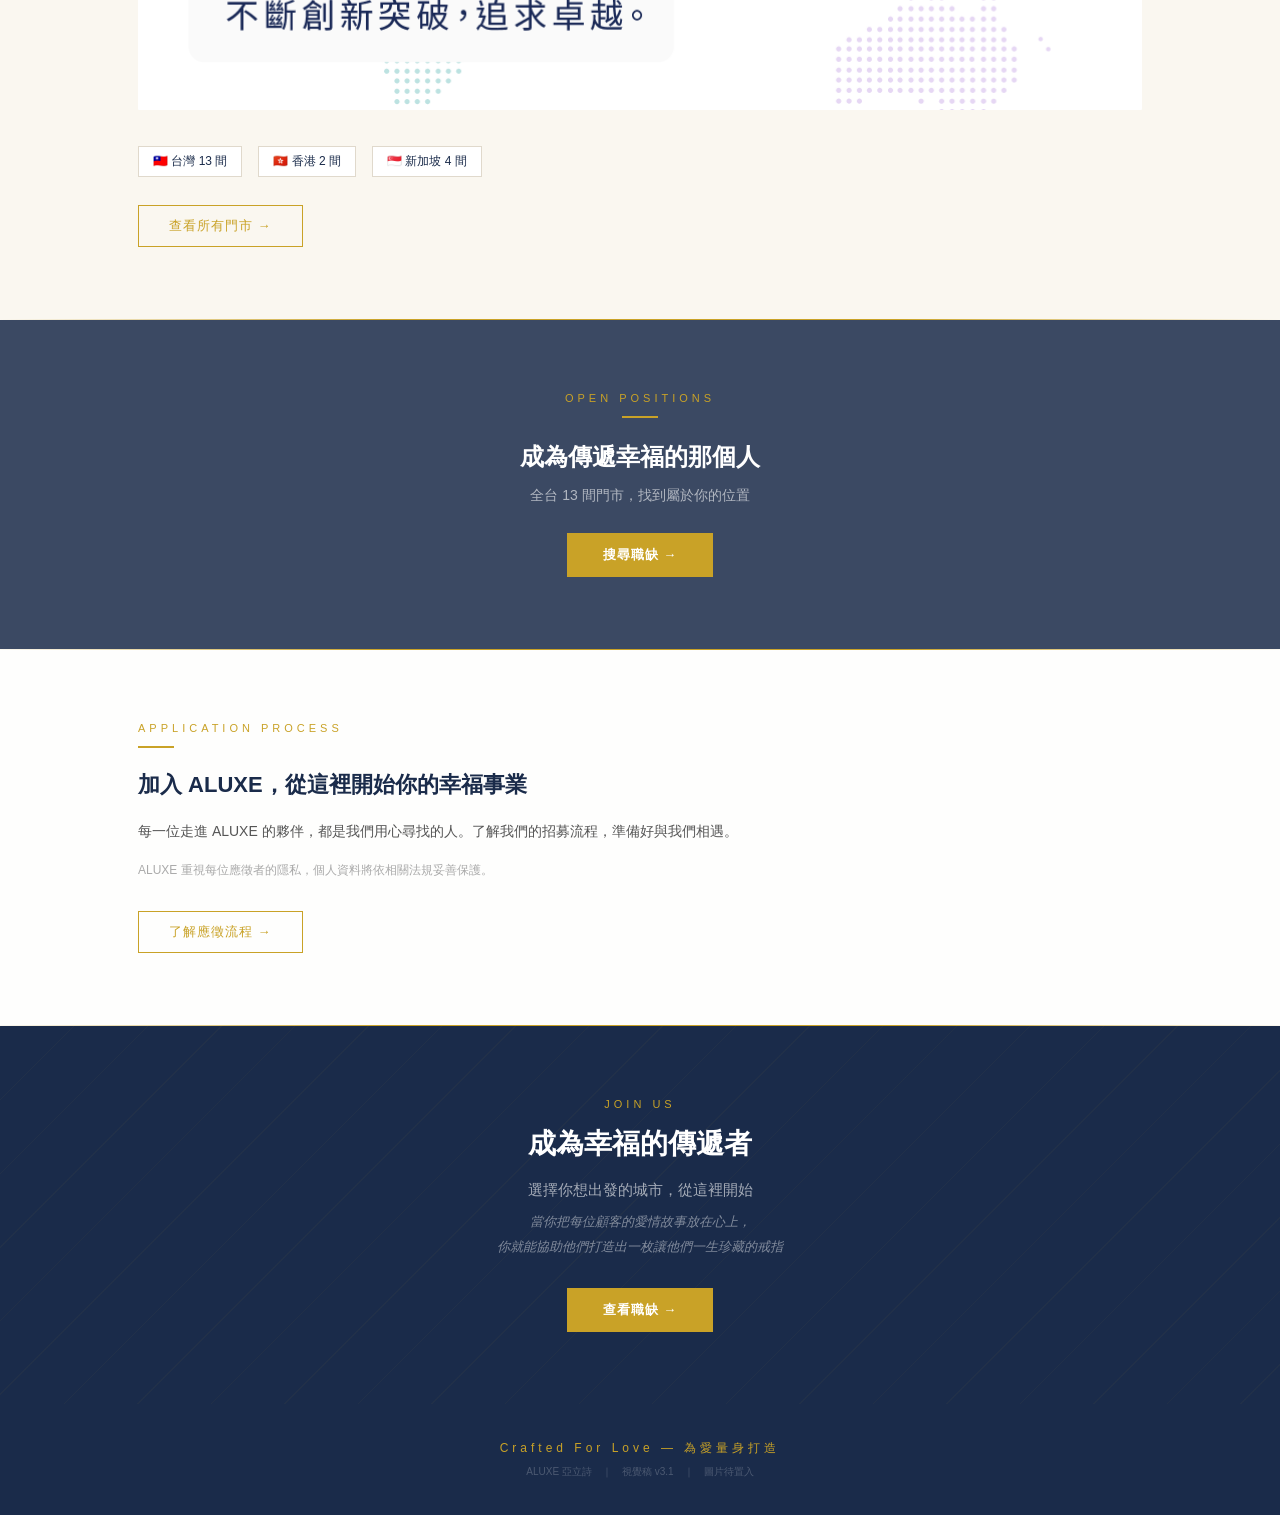
==== commit 34d123d8: "Add files via upload" ====
--- a/index.html
+++ b/index.html
@@ -60,7 +60,7 @@
 <!-- A-02 我們是誰 -->
 <section style="position:relative; overflow:hidden;">
   <div style="position:absolute; inset:0; background:url('四大優勢.jpg') center center / cover no-repeat;"></div>
-  <div style="position:absolute; inset:0; background:rgba(250,247,240,0.97);"></div>
+  <div style="position:absolute; inset:0; background:rgba(250,247,240,0.67);"></div>
   <div class="sec-inner" style="position:relative; z-index:1;">
     <div class="stats-row">
       <div class="stat-card"><div class="stat-num">20+</div><div class="stat-desc">年品牌深耕</div></div>
